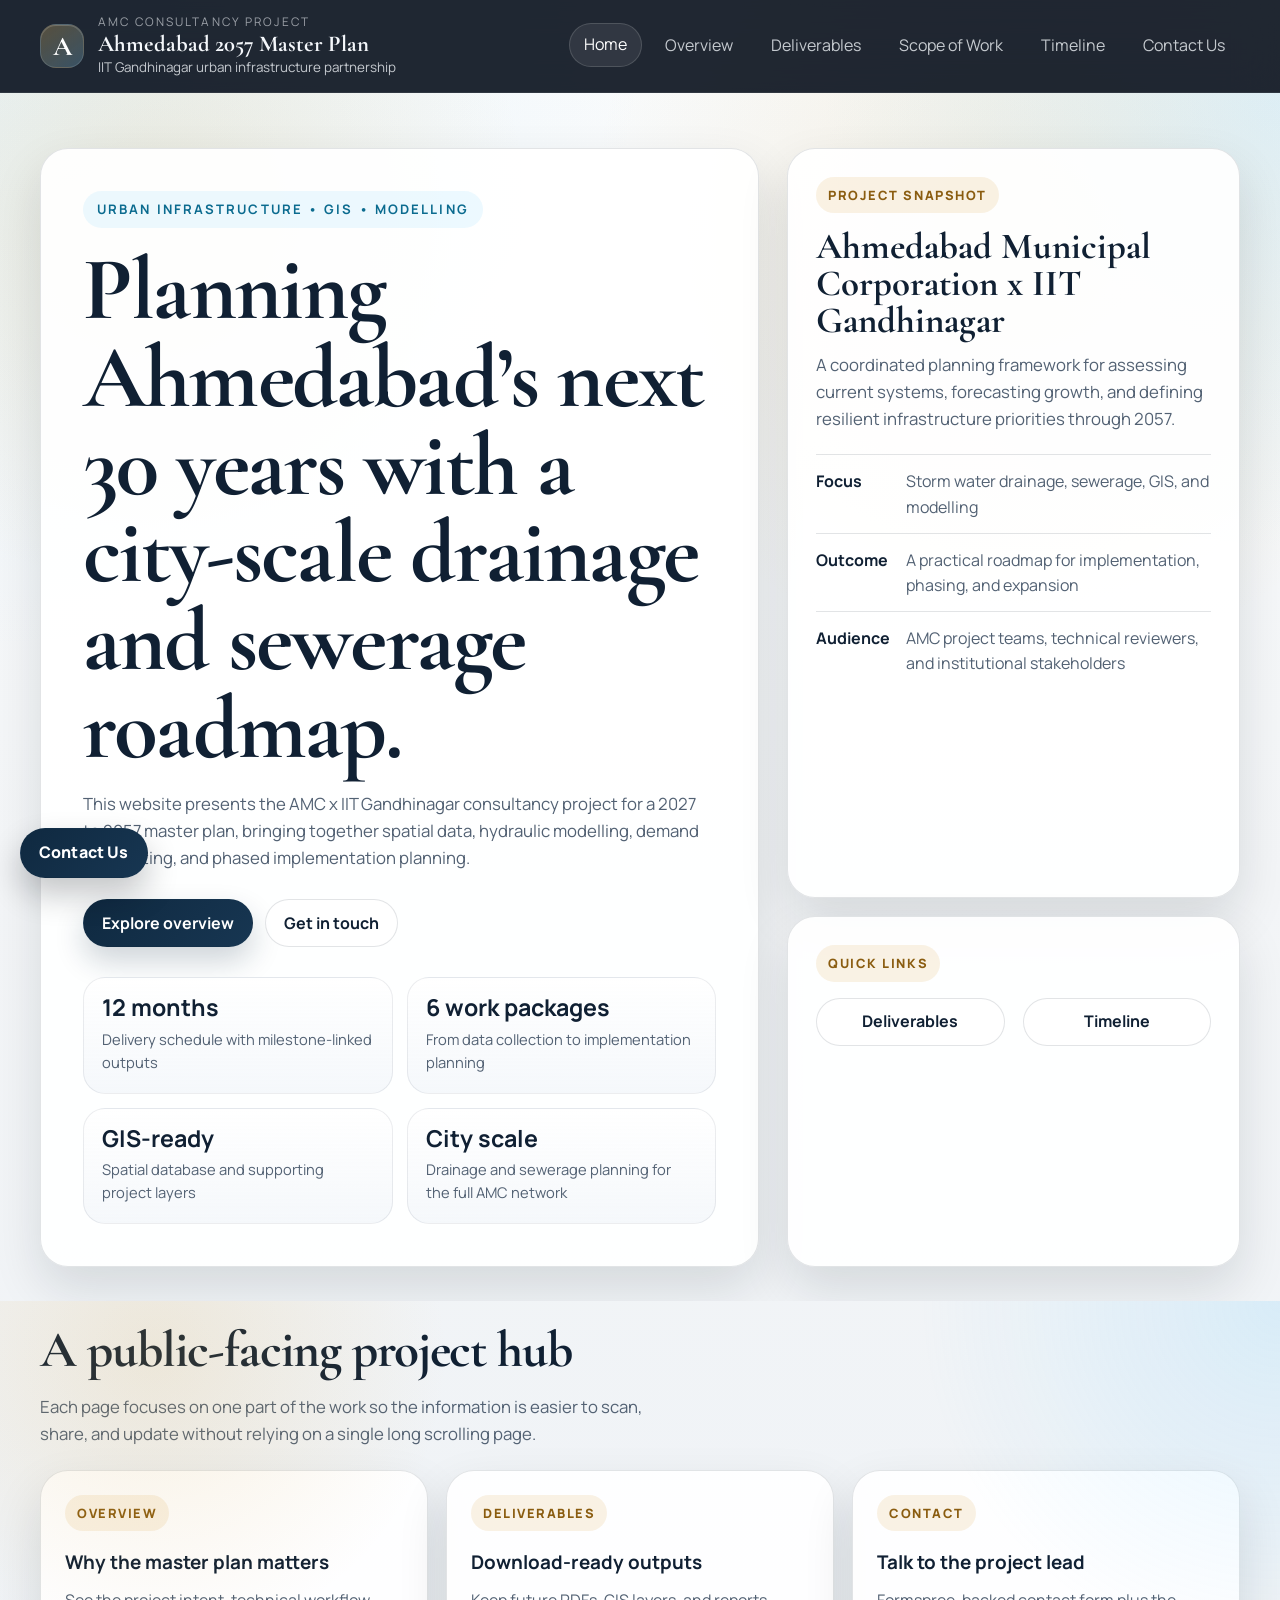
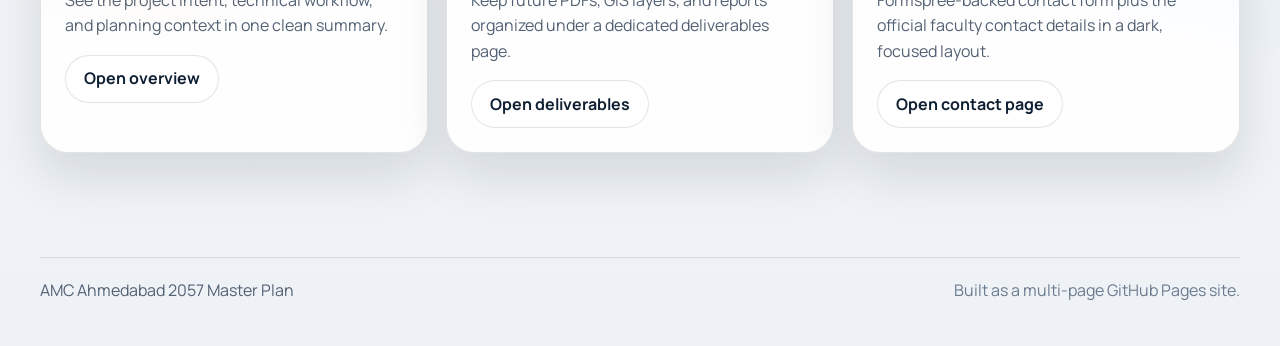
==== index.html @ 9d1d15bc "Publish multi-page AMC site" ====
<!doctype html>
<html lang="en">
  <head>
    <meta charset="utf-8" />
    <meta name="viewport" content="width=device-width, initial-scale=1" />
    <title>AMC Ahmedabad 2057 Master Plan</title>
    <meta
      name="description"
      content="AMC Ahmedabad 2057 Master Plan for storm water drainage and sewerage network planning in partnership with IIT Gandhinagar."
    />
    <link rel="stylesheet" href="styles.css" />
  </head>
  <body data-page="home">
    <a class="skip-link" href="#main">Skip to content</a>
    <header class="site-header">
      <div class="header-inner">
        <a class="brand" href="index.html" aria-label="AMC Ahmedabad 2057 Master Plan home">
          <span class="brand-mark">A</span>
          <span class="brand-text">
            <span class="brand-kicker">AMC Consultancy Project</span>
            <span class="brand-name">Ahmedabad 2057 Master Plan</span>
            <span class="brand-subtitle">IIT Gandhinagar urban infrastructure partnership</span>
          </span>
        </a>
        <button class="nav-toggle" type="button" aria-label="Toggle navigation" aria-expanded="false" aria-controls="primary-nav">
          <span></span>
          <span></span>
          <span></span>
        </button>
        <nav class="nav-links" id="primary-nav">
          <a href="index.html" data-page="home">Home</a>
          <a href="overview.html" data-page="overview">Overview</a>
          <a href="deliverables.html" data-page="deliverables">Deliverables</a>
          <a href="scope.html" data-page="scope">Scope of Work</a>
          <a href="timeline.html" data-page="timeline">Timeline</a>
          <a href="contact.html" data-page="contact">Contact Us</a>
        </nav>
      </div>
    </header>

    <a class="floating-contact" href="contact.html">Contact Us</a>
    <button class="scroll-top" type="button" aria-label="Scroll to top">↑</button>

    <main id="main">
      <section class="hero">
        <div class="shell hero-grid">
          <article class="hero-copy">
            <span class="eyebrow">Urban Infrastructure • GIS • Modelling</span>
            <h1>Planning Ahmedabad’s next 30 years with a city-scale drainage and sewerage roadmap.</h1>
            <p>
              This website presents the AMC x IIT Gandhinagar consultancy project for a 2027 to 2057 master plan,
              bringing together spatial data, hydraulic modelling, demand forecasting, and phased implementation planning.
            </p>
            <div class="hero-actions">
              <a class="button button-primary" href="overview.html">Explore overview</a>
              <a class="button button-secondary" href="contact.html">Get in touch</a>
            </div>
            <div class="hero-metrics">
              <div class="metric">
                <strong>12 months</strong>
                <span>Delivery schedule with milestone-linked outputs</span>
              </div>
              <div class="metric">
                <strong>6 work packages</strong>
                <span>From data collection to implementation planning</span>
              </div>
              <div class="metric">
                <strong>GIS-ready</strong>
                <span>Spatial database and supporting project layers</span>
              </div>
              <div class="metric">
                <strong>City scale</strong>
                <span>Drainage and sewerage planning for the full AMC network</span>
              </div>
            </div>
          </article>

          <aside class="hero-side">
            <div class="side-panel panel">
              <span class="pill">Project Snapshot</span>
              <h2>Ahmedabad Municipal Corporation x IIT Gandhinagar</h2>
              <p>
                A coordinated planning framework for assessing current systems, forecasting growth, and defining
                resilient infrastructure priorities through 2057.
              </p>
              <ul class="stat-list">
                <li>
                  <strong>Focus</strong>
                  <span>Storm water drainage, sewerage, GIS, and modelling</span>
                </li>
                <li>
                  <strong>Outcome</strong>
                  <span>A practical roadmap for implementation, phasing, and expansion</span>
                </li>
                <li>
                  <strong>Audience</strong>
                  <span>AMC project teams, technical reviewers, and institutional stakeholders</span>
                </li>
              </ul>
            </div>
            <div class="side-panel panel">
              <span class="pill">Quick Links</span>
              <div class="grid-2">
                <a class="button button-secondary" href="deliverables.html">Deliverables</a>
                <a class="button button-secondary" href="timeline.html">Timeline</a>
              </div>
            </div>
          </aside>
        </div>
      </section>

      <section class="content-section">
        <div class="shell">
          <div class="section-head">
            <div>
              <h2 class="section-title">A public-facing project hub</h2>
              <p class="section-lead">
                Each page focuses on one part of the work so the information is easier to scan, share, and update
                without relying on a single long scrolling page.
              </p>
            </div>
          </div>
          <div class="grid-3">
            <article class="card">
              <span class="pill">Overview</span>
              <h3>Why the master plan matters</h3>
              <p>See the project intent, technical workflow, and planning context in one clean summary.</p>
              <a class="button button-secondary" href="overview.html" style="margin-top: 16px;">Open overview</a>
            </article>
            <article class="card">
              <span class="pill">Deliverables</span>
              <h3>Download-ready outputs</h3>
              <p>Keep future PDFs, GIS layers, and reports organized under a dedicated deliverables page.</p>
              <a class="button button-secondary" href="deliverables.html" style="margin-top: 16px;">Open deliverables</a>
            </article>
            <article class="card">
              <span class="pill">Contact</span>
              <h3>Talk to the project lead</h3>
              <p>Formspree-backed contact form plus the official faculty contact details in a dark, focused layout.</p>
              <a class="button button-secondary" href="contact.html" style="margin-top: 16px;">Open contact page</a>
            </article>
          </div>
        </div>
      </section>
    </main>

    <footer class="footer">
      <div class="shell footer-inner">
        <div>AMC Ahmedabad 2057 Master Plan</div>
        <div class="muted">Built as a multi-page GitHub Pages site.</div>
      </div>
    </footer>

    <script src="script.js"></script>
  </body>
</html>
---- styles.css ----
@import url('https://fonts.googleapis.com/css2?family=Cormorant+Garamond:wght@500;600;700&family=Manrope:wght@400;500;600;700;800&display=swap');

:root {
  --bg: #f3f5f7;
  --bg-alt: #e9eef3;
  --surface: rgba(255, 255, 255, 0.92);
  --surface-strong: #ffffff;
  --surface-dark: #0d1724;
  --surface-darker: #07111b;
  --ink: #102033;
  --ink-soft: #526173;
  --muted: #6b7b8f;
  --line: rgba(16, 32, 51, 0.12);
  --line-strong: rgba(255, 255, 255, 0.12);
  --header: rgba(8, 16, 28, 0.9);
  --header-line: rgba(255, 255, 255, 0.08);
  --accent: #d8a441;
  --accent-2: #69c8ff;
  --accent-3: #9de2ff;
  --shadow: 0 22px 50px rgba(10, 21, 36, 0.12);
  --shadow-dark: 0 24px 60px rgba(0, 0, 0, 0.36);
  --radius-lg: 28px;
  --radius-md: 20px;
  --radius-sm: 14px;
  --max: 1200px;
}

* {
  box-sizing: border-box;
}

html {
  scroll-behavior: smooth;
  scroll-padding-top: 108px;
}

body {
  margin: 0;
  min-height: 100vh;
  color: var(--ink);
  background:
    radial-gradient(circle at top left, rgba(105, 200, 255, 0.12), transparent 28%),
    radial-gradient(circle at 80% 12%, rgba(216, 164, 65, 0.14), transparent 22%),
    linear-gradient(180deg, #f9fbfc 0%, var(--bg) 45%, #eef2f6 100%);
  font-family: 'Manrope', system-ui, sans-serif;
  line-height: 1.6;
  padding-top: 92px;
}

body[data-page='contact'] {
  background:
    radial-gradient(circle at top left, rgba(105, 200, 255, 0.14), transparent 26%),
    linear-gradient(180deg, #0a1320 0%, #0d1724 36%, #0a1018 100%);
}

a {
  color: inherit;
  text-decoration: none;
}

img {
  max-width: 100%;
  display: block;
}

button,
input,
textarea {
  font: inherit;
}

.skip-link {
  position: absolute;
  left: 16px;
  top: 10px;
  z-index: 1200;
  padding: 10px 14px;
  border-radius: 999px;
  background: #fff;
  color: var(--ink);
  transform: translateY(-140%);
  transition: transform 0.2s ease;
}

.skip-link:focus {
  transform: translateY(0);
}

.site-header {
  position: fixed;
  inset: 0 0 auto 0;
  z-index: 1100;
  background: var(--header);
  backdrop-filter: blur(20px);
  border-bottom: 1px solid var(--header-line);
}

.header-inner,
.shell {
  width: min(var(--max), calc(100% - 32px));
  margin: 0 auto;
}

.header-inner {
  min-height: 92px;
  display: flex;
  align-items: center;
  justify-content: space-between;
  gap: 18px;
}

.brand {
  display: inline-flex;
  align-items: center;
  gap: 14px;
  color: #f4f7fb;
  min-width: 0;
}

.brand-mark {
  width: 44px;
  height: 44px;
  display: grid;
  place-items: center;
  border-radius: 16px;
  background:
    linear-gradient(145deg, rgba(216, 164, 65, 0.26), rgba(105, 200, 255, 0.2)),
    rgba(255, 255, 255, 0.06);
  border: 1px solid rgba(255, 255, 255, 0.12);
  box-shadow: inset 0 1px 0 rgba(255, 255, 255, 0.18);
  color: #fff;
  font-family: 'Cormorant Garamond', serif;
  font-size: 1.7rem;
  font-weight: 700;
}

.brand-text {
  min-width: 0;
}

.brand-kicker {
  display: block;
  font-size: 0.74rem;
  text-transform: uppercase;
  letter-spacing: 0.18em;
  color: rgba(244, 247, 251, 0.58);
}

.brand-name {
  display: block;
  font-family: 'Cormorant Garamond', serif;
  font-size: 1.42rem;
  line-height: 1.1;
  font-weight: 700;
}

.brand-subtitle {
  display: block;
  font-size: 0.84rem;
  color: rgba(244, 247, 251, 0.78);
}

.nav-toggle {
  display: none;
  border: 1px solid rgba(255, 255, 255, 0.18);
  background: rgba(255, 255, 255, 0.06);
  color: #fff;
  width: 48px;
  height: 48px;
  border-radius: 14px;
  cursor: pointer;
}

.nav-toggle span {
  display: block;
  width: 20px;
  height: 2px;
  margin: 4px auto;
  border-radius: 999px;
  background: currentColor;
  transition: transform 0.2s ease, opacity 0.2s ease;
}

.nav-links {
  display: flex;
  align-items: center;
  gap: 8px;
  flex-wrap: wrap;
}

.nav-links a {
  display: inline-flex;
  align-items: center;
  min-height: 44px;
  padding: 0 14px;
  border-radius: 999px;
  color: rgba(244, 247, 251, 0.78);
  border: 1px solid transparent;
  transition: transform 0.18s ease, background 0.18s ease, color 0.18s ease, border-color 0.18s ease;
}

.nav-links a:hover,
.nav-links a:focus-visible,
.nav-links a.active {
  color: #fff;
  background: rgba(255, 255, 255, 0.08);
  border-color: rgba(255, 255, 255, 0.14);
  transform: translateY(-1px);
}

main {
  display: block;
}

.hero,
.content-section,
.contact-section {
  position: relative;
  overflow: clip;
}

.hero {
  padding: 56px 0 34px;
}

.hero::before,
.content-section::before {
  content: '';
  position: absolute;
  inset: 0;
  background:
    radial-gradient(circle at top right, rgba(105, 200, 255, 0.18), transparent 26%),
    radial-gradient(circle at 12% 10%, rgba(216, 164, 65, 0.16), transparent 24%);
  pointer-events: none;
}

.hero-grid {
  position: relative;
  display: grid;
  grid-template-columns: minmax(0, 1.35fr) minmax(320px, 0.85fr);
  gap: 28px;
  align-items: stretch;
}

.hero-copy,
.panel,
.card,
.timeline-item,
.deliverable,
.contact-card,
.form-card {
  border-radius: var(--radius-lg);
  border: 1px solid var(--line);
  background: var(--surface);
  box-shadow: var(--shadow);
}

.hero-copy {
  padding: 42px;
}

.eyebrow {
  display: inline-flex;
  align-items: center;
  gap: 10px;
  padding: 8px 14px;
  border-radius: 999px;
  background: rgba(105, 200, 255, 0.12);
  color: #0b6b8f;
  font-size: 0.82rem;
  font-weight: 700;
  text-transform: uppercase;
  letter-spacing: 0.16em;
}

.hero h1,
.page-title,
.section-title {
  font-family: 'Cormorant Garamond', serif;
  letter-spacing: -0.02em;
  line-height: 0.98;
  margin: 0;
}

.hero h1 {
  font-size: clamp(3rem, 7vw, 5.8rem);
  margin-top: 18px;
  color: var(--ink);
}

.hero p,
.section-lead,
.page-lead {
  margin: 18px 0 0;
  color: var(--ink-soft);
  font-size: 1.05rem;
  max-width: 62ch;
}

.hero-actions {
  display: flex;
  flex-wrap: wrap;
  gap: 12px;
  margin-top: 28px;
}

.button {
  display: inline-flex;
  align-items: center;
  justify-content: center;
  min-height: 48px;
  padding: 0 18px;
  border-radius: 999px;
  border: 1px solid transparent;
  font-weight: 700;
  transition: transform 0.18s ease, box-shadow 0.18s ease, background 0.18s ease, border-color 0.18s ease;
  cursor: pointer;
}

.button:hover,
.button:focus-visible {
  transform: translateY(-1px);
}

.button-primary {
  background: linear-gradient(135deg, #0f2940, #173652);
  color: #fff;
  box-shadow: 0 14px 30px rgba(15, 41, 64, 0.2);
}

.button-secondary {
  background: rgba(255, 255, 255, 0.78);
  color: var(--ink);
  border-color: var(--line);
}

.hero-metrics {
  display: grid;
  grid-template-columns: repeat(2, minmax(0, 1fr));
  gap: 14px;
  margin-top: 30px;
}

.metric {
  padding: 18px;
  border-radius: 22px;
  background: linear-gradient(180deg, rgba(255, 255, 255, 0.86), rgba(245, 248, 251, 0.98));
  border: 1px solid rgba(16, 32, 51, 0.08);
}

.metric strong {
  display: block;
  font-size: 1.45rem;
  line-height: 1;
  color: var(--ink);
}

.metric span {
  display: block;
  margin-top: 8px;
  color: var(--ink-soft);
  font-size: 0.92rem;
}

.hero-side {
  display: grid;
  gap: 18px;
}

.side-panel {
  padding: 26px;
}

.side-panel h2,
.panel h2,
.section-title,
.contact-title {
  font-family: 'Cormorant Garamond', serif;
  margin: 0;
  line-height: 1;
}

.side-panel h2 {
  font-size: 2.3rem;
  color: var(--ink);
}

.side-panel p {
  margin: 12px 0 0;
  color: var(--ink-soft);
}

.stat-list {
  display: grid;
  gap: 12px;
  margin: 22px 0 0;
  padding: 0;
  list-style: none;
}

.stat-list li {
  display: flex;
  gap: 12px;
  align-items: flex-start;
  padding: 14px 0 0;
  border-top: 1px solid var(--line);
}

.stat-list strong {
  min-width: 78px;
  color: var(--ink);
}

.stat-list span {
  color: var(--ink-soft);
}

.content-section {
  padding: 24px 0 78px;
}

.content-card,
.panel {
  padding: 28px;
}

.section-head {
  display: flex;
  justify-content: space-between;
  align-items: end;
  gap: 20px;
  margin-bottom: 22px;
}

.section-title {
  font-size: clamp(2.2rem, 4vw, 3.6rem);
  color: var(--ink);
}

.section-lead,
.page-lead {
  max-width: 65ch;
}

.grid-2 {
  display: grid;
  grid-template-columns: repeat(2, minmax(0, 1fr));
  gap: 18px;
}

.grid-3 {
  display: grid;
  grid-template-columns: repeat(3, minmax(0, 1fr));
  gap: 18px;
}

.card,
.deliverable,
.timeline-item {
  padding: 24px;
}

.card h3,
.deliverable h3,
.timeline-item h3 {
  margin: 0;
  color: var(--ink);
  font-size: 1.18rem;
}

.card p,
.deliverable p,
.timeline-item p {
  margin: 10px 0 0;
  color: var(--ink-soft);
}

.pill {
  display: inline-flex;
  align-items: center;
  gap: 8px;
  padding: 8px 12px;
  margin-bottom: 16px;
  border-radius: 999px;
  background: rgba(216, 164, 65, 0.14);
  color: #8a5c0f;
  font-size: 0.8rem;
  font-weight: 800;
  letter-spacing: 0.12em;
  text-transform: uppercase;
}

.timeline {
  display: grid;
  gap: 16px;
}

.timeline-item {
  display: grid;
  grid-template-columns: 130px minmax(0, 1fr);
  gap: 18px;
  align-items: start;
}

.timeline-label {
  font-weight: 800;
  color: #0f2940;
  text-transform: uppercase;
  letter-spacing: 0.12em;
  font-size: 0.82rem;
}

.page-hero {
  padding: 34px 0 18px;
}

.page-hero .panel {
  padding: 34px;
}

.page-title {
  font-size: clamp(2.6rem, 5vw, 4.6rem);
  color: var(--ink);
}

.contact-section {
  padding: 42px 0 68px;
  color: #eef5ff;
}

.contact-shell {
  position: relative;
  display: grid;
  grid-template-columns: minmax(0, 1.15fr) minmax(320px, 0.85fr);
  gap: 22px;
  align-items: stretch;
}

.contact-hero {
  padding: 36px 36px 10px;
  color: #fff;
}

.contact-title {
  font-size: clamp(2.6rem, 5vw, 4.5rem);
  color: #fff;
}

.contact-intro {
  margin-top: 14px;
  max-width: 62ch;
  color: rgba(238, 245, 255, 0.78);
}

.contact-form-wrap,
.contact-info-wrap {
  border-radius: var(--radius-lg);
  border: 1px solid rgba(255, 255, 255, 0.11);
  background: rgba(7, 17, 27, 0.78);
  box-shadow: var(--shadow-dark);
  backdrop-filter: blur(18px);
}

.contact-form-wrap {
  scroll-margin-top: 110px;
}

.contact-form-wrap {
  padding: 28px;
}

.contact-info-wrap {
  padding: 28px;
}

.contact-form {
  display: grid;
  gap: 14px;
}

.field-label {
  display: block;
  margin-bottom: 8px;
  font-size: 0.9rem;
  font-weight: 700;
  color: rgba(238, 245, 255, 0.84);
}

.contact-form input,
.contact-form textarea {
  width: 100%;
  border-radius: 18px;
  border: 1px solid rgba(255, 255, 255, 0.14);
  background: rgba(255, 255, 255, 0.05);
  color: #fff;
  padding: 14px 16px;
  outline: none;
  transition: border-color 0.18s ease, box-shadow 0.18s ease, background 0.18s ease;
}

.contact-form textarea {
  min-height: 164px;
  resize: vertical;
}

.contact-form input::placeholder,
.contact-form textarea::placeholder {
  color: rgba(238, 245, 255, 0.42);
}

.contact-form input:focus,
.contact-form textarea:focus {
  border-color: rgba(105, 200, 255, 0.58);
  box-shadow: 0 0 0 4px rgba(105, 200, 255, 0.12);
  background: rgba(255, 255, 255, 0.08);
}

.contact-submit {
  justify-self: start;
  margin-top: 4px;
  background: linear-gradient(135deg, #d8a441, #efbf63);
  color: #102033;
  box-shadow: 0 18px 32px rgba(216, 164, 65, 0.22);
}

.contact-info {
  display: grid;
  gap: 18px;
}

.info-badge {
  display: inline-flex;
  align-items: center;
  gap: 10px;
  padding: 10px 14px;
  border-radius: 999px;
  background: rgba(105, 200, 255, 0.12);
  color: #cfefff;
  font-size: 0.82rem;
  font-weight: 800;
  text-transform: uppercase;
  letter-spacing: 0.14em;
}

.info-block {
  padding-top: 18px;
  border-top: 1px solid rgba(255, 255, 255, 0.12);
}

.info-block h3 {
  margin: 0;
  font-family: 'Cormorant Garamond', serif;
  font-size: 2rem;
  color: #fff;
  line-height: 1.05;
}

.info-block p {
  margin: 10px 0 0;
  color: rgba(238, 245, 255, 0.78);
}

.contact-list {
  display: grid;
  gap: 12px;
  margin: 0;
  padding: 0;
  list-style: none;
}

.contact-list li {
  padding: 14px 16px;
  border-radius: 18px;
  background: rgba(255, 255, 255, 0.05);
  border: 1px solid rgba(255, 255, 255, 0.1);
}

.contact-list .label {
  display: block;
  font-size: 0.78rem;
  text-transform: uppercase;
  letter-spacing: 0.16em;
  color: rgba(238, 245, 255, 0.54);
  margin-bottom: 6px;
}

.contact-list a,
.contact-list span {
  color: #fff;
  font-weight: 700;
}

.contact-note {
  margin: 0;
  color: rgba(238, 245, 255, 0.66);
  font-size: 0.95rem;
}

.footer {
  padding: 26px 0 42px;
  color: var(--ink-soft);
}

.footer-inner {
  display: flex;
  align-items: center;
  justify-content: space-between;
  gap: 16px;
  padding-top: 20px;
  border-top: 1px solid var(--line);
}

.footer[data-theme='dark'] {
  color: rgba(238, 245, 255, 0.7);
}

.footer[data-theme='dark'] .footer-inner {
  border-top-color: rgba(255, 255, 255, 0.12);
}

.floating-contact,
.scroll-top {
  position: fixed;
  z-index: 1050;
  display: inline-flex;
  align-items: center;
  justify-content: center;
  border-radius: 999px;
  border: 1px solid transparent;
  box-shadow: 0 16px 32px rgba(8, 14, 22, 0.24);
  cursor: pointer;
  transition: transform 0.18s ease, opacity 0.18s ease, box-shadow 0.18s ease, background 0.18s ease;
}

.floating-contact {
  left: 20px;
  bottom: 22px;
  min-height: 50px;
  padding: 0 18px;
  background: linear-gradient(135deg, #0f2940, #173652);
  color: #fff;
  font-weight: 800;
  letter-spacing: 0.01em;
}

.scroll-top {
  right: 20px;
  bottom: 22px;
  width: 52px;
  height: 52px;
  background: linear-gradient(135deg, #d8a441, #efbf63);
  color: #13253b;
  opacity: 0;
  pointer-events: none;
  transform: translateY(16px) scale(0.95);
}

.scroll-top.is-visible {
  opacity: 1;
  pointer-events: auto;
  transform: translateY(0) scale(1);
}

.floating-contact:hover,
.scroll-top:hover,
.floating-contact:focus-visible,
.scroll-top:focus-visible {
  transform: translateY(-2px);
  box-shadow: 0 20px 38px rgba(8, 14, 22, 0.3);
}

.muted {
  color: var(--muted);
}

.dark-section {
  color: #eef5ff;
}

.dark-section .panel,
.dark-section .card,
.dark-section .deliverable,
.dark-section .timeline-item {
  background: rgba(255, 255, 255, 0.78);
}

@media (max-width: 1080px) {
  .hero-grid,
  .contact-shell,
  .grid-3 {
    grid-template-columns: 1fr;
  }

  .grid-2 {
    grid-template-columns: 1fr;
  }

  .hero-copy {
    padding: 34px;
  }
}

@media (max-width: 820px) {
  body {
    padding-top: 84px;
  }

  .header-inner {
    min-height: 84px;
  }

  .nav-toggle {
    display: inline-grid;
    place-items: center;
  }

  .nav-links {
    position: absolute;
    left: 16px;
    right: 16px;
    top: calc(100% + 12px);
    display: grid;
    gap: 8px;
    padding: 14px;
    border-radius: 22px;
    background: rgba(8, 16, 28, 0.96);
    border: 1px solid var(--header-line);
    box-shadow: var(--shadow-dark);
    transform-origin: top;
    transform: scaleY(0.96);
    opacity: 0;
    pointer-events: none;
  }

  .site-header.nav-open .nav-links {
    opacity: 1;
    pointer-events: auto;
    transform: scaleY(1);
  }

  .nav-links a {
    justify-content: center;
  }

  .section-head,
  .footer-inner {
    flex-direction: column;
    align-items: start;
  }

  .timeline-item {
    grid-template-columns: 1fr;
  }

  .hero-metrics {
    grid-template-columns: 1fr;
  }

  .hero-copy,
  .panel,
  .card,
  .deliverable,
  .timeline-item,
  .contact-form-wrap,
  .contact-info-wrap,
  .page-hero .panel {
    padding: 22px;
    border-radius: 22px;
  }

  .floating-contact {
    left: 16px;
    bottom: 16px;
  }

  .scroll-top {
    right: 16px;
    bottom: 16px;
  }
}

@media (max-width: 520px) {
  .header-inner,
  .shell {
    width: min(var(--max), calc(100% - 20px));
  }

  .brand-subtitle {
    display: none;
  }

  .brand-name {
    font-size: 1.2rem;
  }

  .hero {
    padding-top: 36px;
  }

  .hero h1 {
    font-size: clamp(2.5rem, 15vw, 4rem);
  }

  .page-title,
  .contact-title {
    font-size: clamp(2.35rem, 12vw, 3.6rem);
  }

  .button {
    width: 100%;
  }

  .floating-contact {
    left: 10px;
    right: 10px;
    bottom: 74px;
  }

  .scroll-top {
    right: 10px;
    bottom: 10px;
  }
}
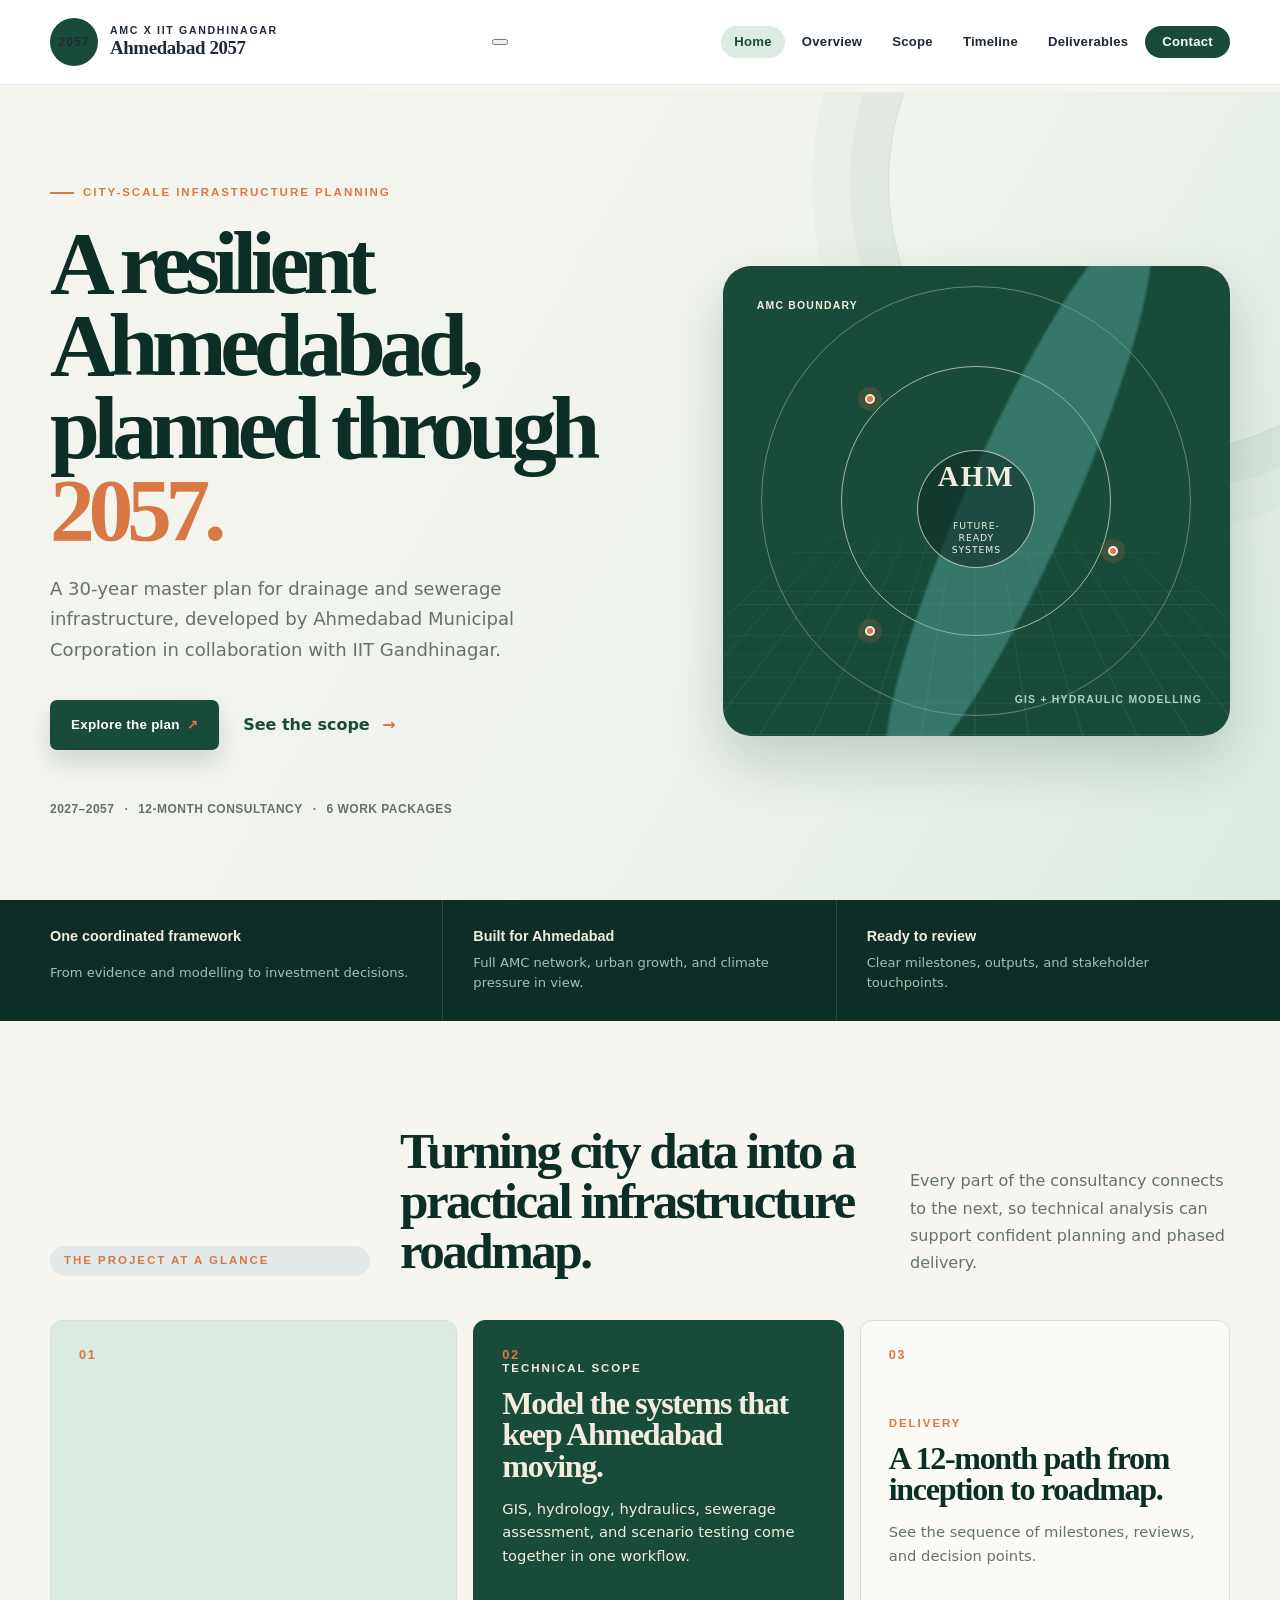
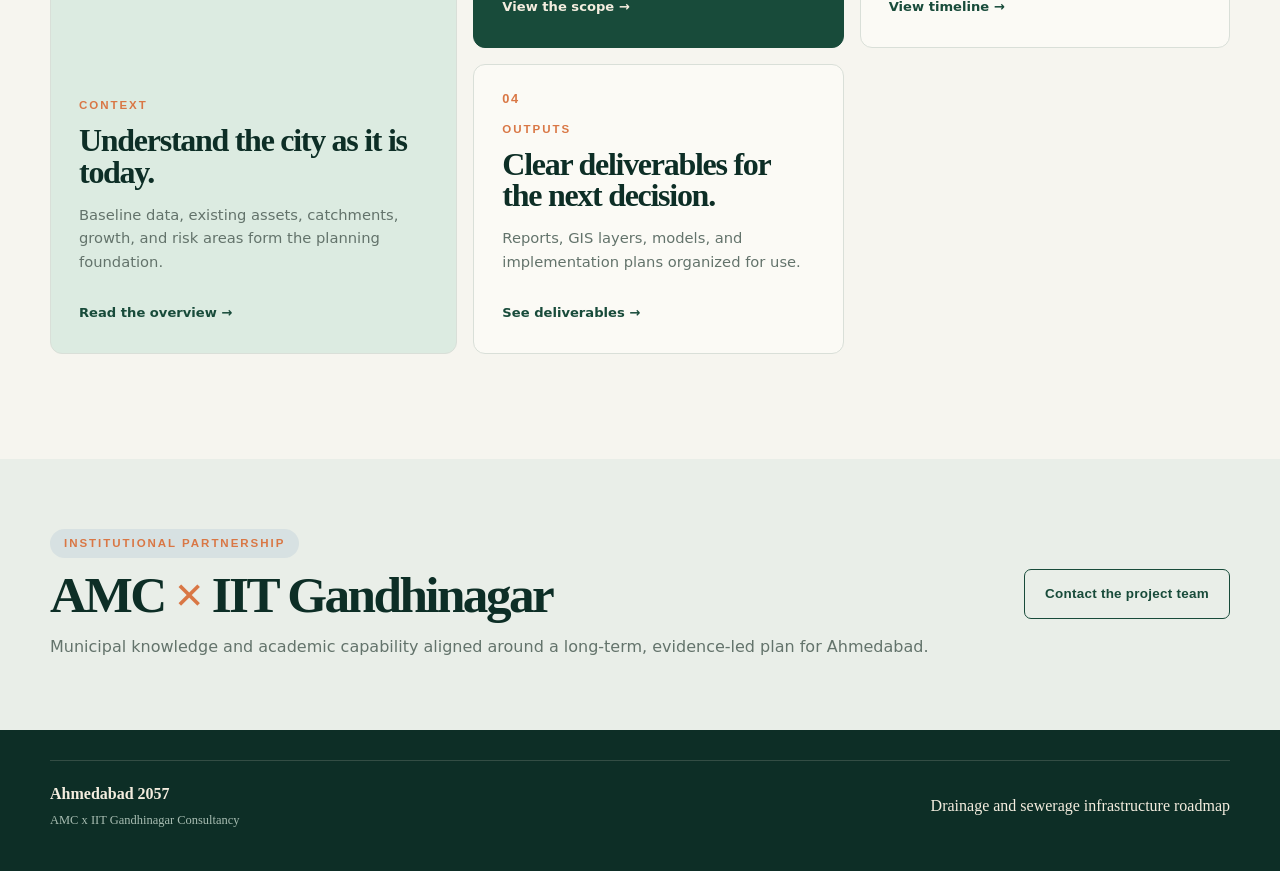
==== commit f343d7fc: "Align main with published client site" ====
--- a/index.html
+++ b/index.html
@@ -1,156 +1,27 @@
 <!doctype html>
 <html lang="en">
-  <head>
-    <meta charset="utf-8" />
-    <meta name="viewport" content="width=device-width, initial-scale=1" />
-    <title>AMC Ahmedabad 2057 Master Plan</title>
-    <meta
-      name="description"
-      content="AMC Ahmedabad 2057 Master Plan for storm water drainage and sewerage network planning in partnership with IIT Gandhinagar."
-    />
-    <link rel="stylesheet" href="styles.css" />
-  </head>
-  <body data-page="home">
-    <a class="skip-link" href="#main">Skip to content</a>
-    <header class="site-header">
-      <div class="header-inner">
-        <a class="brand" href="index.html" aria-label="AMC Ahmedabad 2057 Master Plan home">
-          <span class="brand-mark">A</span>
-          <span class="brand-text">
-            <span class="brand-kicker">AMC Consultancy Project</span>
-            <span class="brand-name">Ahmedabad 2057 Master Plan</span>
-            <span class="brand-subtitle">IIT Gandhinagar urban infrastructure partnership</span>
-          </span>
-        </a>
-        <button class="nav-toggle" type="button" aria-label="Toggle navigation" aria-expanded="false" aria-controls="primary-nav">
-          <span></span>
-          <span></span>
-          <span></span>
-        </button>
-        <nav class="nav-links" id="primary-nav">
-          <a href="index.html" data-page="home">Home</a>
-          <a href="overview.html" data-page="overview">Overview</a>
-          <a href="deliverables.html" data-page="deliverables">Deliverables</a>
-          <a href="scope.html" data-page="scope">Scope of Work</a>
-          <a href="timeline.html" data-page="timeline">Timeline</a>
-          <a href="contact.html" data-page="contact">Contact Us</a>
-        </nav>
-      </div>
-    </header>
-
-    <a class="floating-contact" href="contact.html">Contact Us</a>
-    <button class="scroll-top" type="button" aria-label="Scroll to top">↑</button>
-
-    <main id="main">
-      <section class="hero">
-        <div class="shell hero-grid">
-          <article class="hero-copy">
-            <span class="eyebrow">Urban Infrastructure • GIS • Modelling</span>
-            <h1>Planning Ahmedabad’s next 30 years with a city-scale drainage and sewerage roadmap.</h1>
-            <p>
-              This website presents the AMC x IIT Gandhinagar consultancy project for a 2027 to 2057 master plan,
-              bringing together spatial data, hydraulic modelling, demand forecasting, and phased implementation planning.
-            </p>
-            <div class="hero-actions">
-              <a class="button button-primary" href="overview.html">Explore overview</a>
-              <a class="button button-secondary" href="contact.html">Get in touch</a>
-            </div>
-            <div class="hero-metrics">
-              <div class="metric">
-                <strong>12 months</strong>
-                <span>Delivery schedule with milestone-linked outputs</span>
-              </div>
-              <div class="metric">
-                <strong>6 work packages</strong>
-                <span>From data collection to implementation planning</span>
-              </div>
-              <div class="metric">
-                <strong>GIS-ready</strong>
-                <span>Spatial database and supporting project layers</span>
-              </div>
-              <div class="metric">
-                <strong>City scale</strong>
-                <span>Drainage and sewerage planning for the full AMC network</span>
-              </div>
-            </div>
-          </article>
-
-          <aside class="hero-side">
-            <div class="side-panel panel">
-              <span class="pill">Project Snapshot</span>
-              <h2>Ahmedabad Municipal Corporation x IIT Gandhinagar</h2>
-              <p>
-                A coordinated planning framework for assessing current systems, forecasting growth, and defining
-                resilient infrastructure priorities through 2057.
-              </p>
-              <ul class="stat-list">
-                <li>
-                  <strong>Focus</strong>
-                  <span>Storm water drainage, sewerage, GIS, and modelling</span>
-                </li>
-                <li>
-                  <strong>Outcome</strong>
-                  <span>A practical roadmap for implementation, phasing, and expansion</span>
-                </li>
-                <li>
-                  <strong>Audience</strong>
-                  <span>AMC project teams, technical reviewers, and institutional stakeholders</span>
-                </li>
-              </ul>
-            </div>
-            <div class="side-panel panel">
-              <span class="pill">Quick Links</span>
-              <div class="grid-2">
-                <a class="button button-secondary" href="deliverables.html">Deliverables</a>
-                <a class="button button-secondary" href="timeline.html">Timeline</a>
-              </div>
-            </div>
-          </aside>
-        </div>
-      </section>
-
-      <section class="content-section">
-        <div class="shell">
-          <div class="section-head">
-            <div>
-              <h2 class="section-title">A public-facing project hub</h2>
-              <p class="section-lead">
-                Each page focuses on one part of the work so the information is easier to scan, share, and update
-                without relying on a single long scrolling page.
-              </p>
-            </div>
-          </div>
-          <div class="grid-3">
-            <article class="card">
-              <span class="pill">Overview</span>
-              <h3>Why the master plan matters</h3>
-              <p>See the project intent, technical workflow, and planning context in one clean summary.</p>
-              <a class="button button-secondary" href="overview.html" style="margin-top: 16px;">Open overview</a>
-            </article>
-            <article class="card">
-              <span class="pill">Deliverables</span>
-              <h3>Download-ready outputs</h3>
-              <p>Keep future PDFs, GIS layers, and reports organized under a dedicated deliverables page.</p>
-              <a class="button button-secondary" href="deliverables.html" style="margin-top: 16px;">Open deliverables</a>
-            </article>
-            <article class="card">
-              <span class="pill">Contact</span>
-              <h3>Talk to the project lead</h3>
-              <p>Formspree-backed contact form plus the official faculty contact details in a dark, focused layout.</p>
-              <a class="button button-secondary" href="contact.html" style="margin-top: 16px;">Open contact page</a>
-            </article>
-          </div>
-        </div>
-      </section>
-    </main>
-
-    <footer class="footer">
-      <div class="shell footer-inner">
-        <div>AMC Ahmedabad 2057 Master Plan</div>
-        <div class="muted">Built as a multi-page GitHub Pages site.</div>
-      </div>
-    </footer>
-
-    <script src="script.js"></script>
-  </body>
+<head>
+  <meta charset="UTF-8">
+  <meta name="viewport" content="width=device-width, initial-scale=1">
+  <meta name="description" content="AMC Ahmedabad 2057 Master Plan: a city-scale drainage and sewerage infrastructure roadmap.">
+  <title>Ahmedabad 2057 | AMC x IIT Gandhinagar</title>
+  <link rel="stylesheet" href="styles.css">
+</head>
+<body data-page="home">
+  <a class="skip-link" href="#main">Skip to content</a>
+  <header class="site-header"><div class="header-inner shell">
+    <a class="brand" href="index.html" aria-label="Ahmedabad 2057 home"><span class="brand-mark">2057</span><span class="brand-text"><span class="brand-kicker">AMC x IIT Gandhinagar</span><span class="brand-name">Ahmedabad 2057</span></span></a>
+    <button class="nav-toggle" type="button" aria-label="Toggle navigation" aria-expanded="false" aria-controls="primary-nav"><span></span><span></span><span></span></button>
+    <nav class="nav-links" id="primary-nav" aria-label="Main navigation"><a href="index.html" data-page="home">Home</a><a href="overview.html" data-page="overview">Overview</a><a href="scope.html" data-page="scope">Scope</a><a href="timeline.html" data-page="timeline">Timeline</a><a href="deliverables.html" data-page="deliverables">Deliverables</a><a class="nav-cta" href="contact.html" data-page="contact">Contact</a></nav>
+  </div></header>
+  <main id="main">
+    <section class="home-hero"><div class="shell home-hero-grid"><div class="home-hero-copy"><p class="hero-kicker"><span></span> City-scale infrastructure planning</p><h1>A resilient Ahmedabad, planned through <em>2057.</em></h1><p class="hero-intro">A 30-year master plan for drainage and sewerage infrastructure, developed by Ahmedabad Municipal Corporation in collaboration with IIT Gandhinagar.</p><div class="hero-actions"><a class="button button-primary" href="overview.html">Explore the plan <span>↗</span></a><a class="text-link" href="scope.html">See the scope <span>→</span></a></div><div class="hero-meta"><span>2027–2057</span><span>·</span><span>12-month consultancy</span><span>·</span><span>6 work packages</span></div></div><div class="city-visual" aria-label="Illustration showing Ahmedabad infrastructure planning layers"><div class="visual-grid"></div><div class="visual-ring visual-ring-one"></div><div class="visual-ring visual-ring-two"></div><div class="visual-river"></div><div class="visual-label visual-label-top">AMC boundary</div><div class="visual-label visual-label-bottom">GIS + hydraulic modelling</div><div class="visual-core"><strong>AHM</strong><span>Future-ready systems</span></div><div class="visual-dot dot-one"></div><div class="visual-dot dot-two"></div><div class="visual-dot dot-three"></div></div></div></section>
+    <section class="home-strip"><div class="shell strip-grid"><div><strong>One coordinated framework</strong><span>From evidence and modelling to investment decisions.</span></div><div><strong>Built for Ahmedabad</strong><span>Full AMC network, urban growth, and climate pressure in view.</span></div><div><strong>Ready to review</strong><span>Clear milestones, outputs, and stakeholder touchpoints.</span></div></div></section>
+    <section class="home-section"><div class="shell"><div class="section-intro"><p class="eyebrow">The project at a glance</p><h2>Turning city data into a practical infrastructure roadmap.</h2><p>Every part of the consultancy connects to the next, so technical analysis can support confident planning and phased delivery.</p></div><div class="feature-grid"><a class="feature-card feature-card-large" href="overview.html"><span class="feature-number">01</span><div><p class="feature-label">Context</p><h3>Understand the city as it is today.</h3><p>Baseline data, existing assets, catchments, growth, and risk areas form the planning foundation.</p><span class="card-link">Read the overview →</span></div></a><a class="feature-card feature-card-dark" href="scope.html"><span class="feature-number">02</span><div><p class="feature-label">Technical scope</p><h3>Model the systems that keep Ahmedabad moving.</h3><p>GIS, hydrology, hydraulics, sewerage assessment, and scenario testing come together in one workflow.</p><span class="card-link">View the scope →</span></div></a><a class="feature-card" href="timeline.html"><span class="feature-number">03</span><div><p class="feature-label">Delivery</p><h3>A 12-month path from inception to roadmap.</h3><p>See the sequence of milestones, reviews, and decision points.</p><span class="card-link">View timeline →</span></div></a><a class="feature-card" href="deliverables.html"><span class="feature-number">04</span><div><p class="feature-label">Outputs</p><h3>Clear deliverables for the next decision.</h3><p>Reports, GIS layers, models, and implementation plans organized for use.</p><span class="card-link">See deliverables →</span></div></a></div></div></section>
+    <section class="home-section home-section-muted"><div class="shell collaboration-row"><div><p class="eyebrow">Institutional partnership</p><h2>AMC <span>×</span> IIT Gandhinagar</h2><p>Municipal knowledge and academic capability aligned around a long-term, evidence-led plan for Ahmedabad.</p></div><a class="button button-secondary" href="contact.html">Contact the project team</a></div></section>
+  </main>
+  <footer class="footer"><div class="shell footer-inner"><div><strong>Ahmedabad 2057</strong><span>AMC x IIT Gandhinagar Consultancy</span></div><div>Drainage and sewerage infrastructure roadmap</div></div></footer>
+  <button id="scrollTop" class="scroll-top" type="button" aria-label="Scroll to top">↑</button>
+  <script src="script.js"></script>
+</body>
 </html>
--- a/styles.css
+++ b/styles.css
@@ -1,24 +1,33 @@
-@import url('https://fonts.googleapis.com/css2?family=Cormorant+Garamond:wght@500;600;700&family=Manrope:wght@400;500;600;700;800&display=swap');
 
 :root {
-  --bg: #f3f5f7;
-  --bg-alt: #e9eef3;
-  --surface: rgba(255, 255, 255, 0.92);
-  --surface-strong: #ffffff;
-  --surface-dark: #0d1724;
-  --surface-darker: #07111b;
-  --ink: #102033;
-  --ink-soft: #526173;
-  --muted: #6b7b8f;
-  --line: rgba(16, 32, 51, 0.12);
-  --line-strong: rgba(255, 255, 255, 0.12);
-  --header: rgba(8, 16, 28, 0.9);
-  --header-line: rgba(255, 255, 255, 0.08);
-  --accent: #d8a441;
-  --accent-2: #69c8ff;
-  --accent-3: #9de2ff;
-  --shadow: 0 22px 50px rgba(10, 21, 36, 0.12);
-  --shadow-dark: 0 24px 60px rgba(0, 0, 0, 0.36);
+  --bg-primary: #ffffff;
+  --bg-secondary: #f4f6f9;
+  --bg-dark: #111827;
+  --text-primary: #1f2937;
+  --text-secondary: #4b5563;
+  --accent-primary: #00509e;
+  --accent-hover: #003666;
+  --border-color: #e5e7eb;
+
+  --bg: var(--bg-primary);
+  --bg-alt: var(--bg-secondary);
+  --surface: rgba(255, 255, 255, 0.96);
+  --surface-strong: var(--bg-primary);
+  --surface-dark: var(--bg-dark);
+  --surface-darker: #0b1220;
+  --ink: var(--text-primary);
+  --ink-soft: var(--text-secondary);
+  --muted: #6b7280;
+  --line: var(--border-color);
+  --line-strong: rgba(17, 24, 39, 0.12);
+  --header: var(--bg-primary);
+  --header-line: var(--border-color);
+  --accent: var(--accent-primary);
+  --accent-2: #2d79c7;
+  --accent-3: #d9e8f6;
+  --shadow: 0 4px 6px rgba(0, 0, 0, 0.05), 0 12px 28px rgba(17, 24, 39, 0.04);
+  --shadow-dark: 0 18px 44px rgba(0, 0, 0, 0.28);
+  --shadow-card: 0 4px 6px rgba(0, 0, 0, 0.05);
   --radius-lg: 28px;
   --radius-md: 20px;
   --radius-sm: 14px;
@@ -37,20 +46,27 @@
 body {
   margin: 0;
   min-height: 100vh;
-  color: var(--ink);
-  background:
-    radial-gradient(circle at top left, rgba(105, 200, 255, 0.12), transparent 28%),
-    radial-gradient(circle at 80% 12%, rgba(216, 164, 65, 0.14), transparent 22%),
-    linear-gradient(180deg, #f9fbfc 0%, var(--bg) 45%, #eef2f6 100%);
-  font-family: 'Manrope', system-ui, sans-serif;
+  color: var(--text-primary);
+  background: var(--bg-primary);
+  font-family: 'Inter', system-ui, sans-serif;
   line-height: 1.6;
   padding-top: 92px;
 }
 
-body[data-page='contact'] {
-  background:
-    radial-gradient(circle at top left, rgba(105, 200, 255, 0.14), transparent 26%),
-    linear-gradient(180deg, #0a1320 0%, #0d1724 36%, #0a1018 100%);
+body[data-page='overview'],
+body[data-page='scope'] {
+  background: var(--bg-primary);
+}
+
+body[data-page='timeline'],
+body[data-page='deliverables'] {
+  background: var(--bg-secondary);
+}
+
+
+body[data-page='home'] {
+  background: var(--bg-primary);
+  color: var(--text-primary);
 }
 
 a {
@@ -76,8 +92,8 @@
   z-index: 1200;
   padding: 10px 14px;
   border-radius: 999px;
-  background: #fff;
-  color: var(--ink);
+  background: var(--bg-primary);
+  color: var(--text-primary);
   transform: translateY(-140%);
   transition: transform 0.2s ease;
 }
@@ -90,122 +106,10 @@
   position: fixed;
   inset: 0 0 auto 0;
   z-index: 1100;
-  background: var(--header);
+  background: rgba(255, 255, 255, 0.94);
   backdrop-filter: blur(20px);
-  border-bottom: 1px solid var(--header-line);
-}
-
-.header-inner,
-.shell {
-  width: min(var(--max), calc(100% - 32px));
-  margin: 0 auto;
-}
-
-.header-inner {
-  min-height: 92px;
-  display: flex;
-  align-items: center;
-  justify-content: space-between;
-  gap: 18px;
-}
-
-.brand {
-  display: inline-flex;
-  align-items: center;
-  gap: 14px;
-  color: #f4f7fb;
-  min-width: 0;
-}
-
-.brand-mark {
-  width: 44px;
-  height: 44px;
-  display: grid;
-  place-items: center;
-  border-radius: 16px;
-  background:
-    linear-gradient(145deg, rgba(216, 164, 65, 0.26), rgba(105, 200, 255, 0.2)),
-    rgba(255, 255, 255, 0.06);
-  border: 1px solid rgba(255, 255, 255, 0.12);
-  box-shadow: inset 0 1px 0 rgba(255, 255, 255, 0.18);
-  color: #fff;
-  font-family: 'Cormorant Garamond', serif;
-  font-size: 1.7rem;
-  font-weight: 700;
-}
-
-.brand-text {
-  min-width: 0;
-}
-
-.brand-kicker {
-  display: block;
-  font-size: 0.74rem;
-  text-transform: uppercase;
-  letter-spacing: 0.18em;
-  color: rgba(244, 247, 251, 0.58);
-}
-
-.brand-name {
-  display: block;
-  font-family: 'Cormorant Garamond', serif;
-  font-size: 1.42rem;
-  line-height: 1.1;
-  font-weight: 700;
-}
-
-.brand-subtitle {
-  display: block;
-  font-size: 0.84rem;
-  color: rgba(244, 247, 251, 0.78);
-}
-
-.nav-toggle {
-  display: none;
-  border: 1px solid rgba(255, 255, 255, 0.18);
-  background: rgba(255, 255, 255, 0.06);
-  color: #fff;
-  width: 48px;
-  height: 48px;
-  border-radius: 14px;
-  cursor: pointer;
-}
-
-.nav-toggle span {
-  display: block;
-  width: 20px;
-  height: 2px;
-  margin: 4px auto;
-  border-radius: 999px;
-  background: currentColor;
-  transition: transform 0.2s ease, opacity 0.2s ease;
-}
-
-.nav-links {
-  display: flex;
-  align-items: center;
-  gap: 8px;
-  flex-wrap: wrap;
-}
-
-.nav-links a {
-  display: inline-flex;
-  align-items: center;
-  min-height: 44px;
-  padding: 0 14px;
-  border-radius: 999px;
-  color: rgba(244, 247, 251, 0.78);
-  border: 1px solid transparent;
-  transition: transform 0.18s ease, background 0.18s ease, color 0.18s ease, border-color 0.18s ease;
-}
-
-.nav-links a:hover,
-.nav-links a:focus-visible,
-.nav-links a.active {
-  color: #fff;
-  background: rgba(255, 255, 255, 0.08);
-  border-color: rgba(255, 255, 255, 0.14);
-  transform: translateY(-1px);
+  border-bottom: 1px solid var(--border-color);
+  box-shadow: 0 10px 30px rgba(17, 24, 39, 0.05);
 }
 
 main {
@@ -224,13 +128,14 @@
 }
 
 .hero::before,
-.content-section::before {
+.content-section::before,
+.contact-section::before {
   content: '';
   position: absolute;
   inset: 0;
   background:
-    radial-gradient(circle at top right, rgba(105, 200, 255, 0.18), transparent 26%),
-    radial-gradient(circle at 12% 10%, rgba(216, 164, 65, 0.16), transparent 24%);
+    radial-gradient(circle at top right, rgba(0, 80, 158, 0.08), transparent 26%),
+    radial-gradient(circle at 12% 10%, rgba(0, 80, 158, 0.05), transparent 24%);
   pointer-events: none;
 }
 
@@ -248,10 +153,11 @@
 .timeline-item,
 .deliverable,
 .contact-card,
-.form-card {
+.form-card,
+.wp-card {
   border-radius: var(--radius-lg);
-  border: 1px solid var(--line);
-  background: var(--surface);
+  border: 1px solid var(--border-color);
+  background: var(--bg-primary);
   box-shadow: var(--shadow);
 }
 
@@ -265,8 +171,8 @@
   gap: 10px;
   padding: 8px 14px;
   border-radius: 999px;
-  background: rgba(105, 200, 255, 0.12);
-  color: #0b6b8f;
+  background: rgba(0, 80, 158, 0.08);
+  color: var(--accent-primary);
   font-size: 0.82rem;
   font-weight: 700;
   text-transform: uppercase;
@@ -285,14 +191,14 @@
 .hero h1 {
   font-size: clamp(3rem, 7vw, 5.8rem);
   margin-top: 18px;
-  color: var(--ink);
+  color: var(--text-primary);
 }
 
 .hero p,
 .section-lead,
 .page-lead {
   margin: 18px 0 0;
-  color: var(--ink-soft);
+  color: var(--text-secondary);
   font-size: 1.05rem;
   max-width: 62ch;
 }
@@ -323,15 +229,15 @@
 }
 
 .button-primary {
-  background: linear-gradient(135deg, #0f2940, #173652);
-  color: #fff;
-  box-shadow: 0 14px 30px rgba(15, 41, 64, 0.2);
+  background: linear-gradient(135deg, var(--accent-primary), var(--accent-hover));
+  color: #ffffff;
+  box-shadow: 0 14px 30px rgba(0, 80, 158, 0.18);
 }
 
 .button-secondary {
-  background: rgba(255, 255, 255, 0.78);
-  color: var(--ink);
-  border-color: var(--line);
+  background: var(--bg-secondary);
+  color: var(--text-primary);
+  border-color: var(--border-color);
 }
 
 .hero-metrics {
@@ -344,21 +250,21 @@
 .metric {
   padding: 18px;
   border-radius: 22px;
-  background: linear-gradient(180deg, rgba(255, 255, 255, 0.86), rgba(245, 248, 251, 0.98));
-  border: 1px solid rgba(16, 32, 51, 0.08);
+  background: var(--bg-secondary);
+  border: 1px solid var(--border-color);
 }
 
 .metric strong {
   display: block;
   font-size: 1.45rem;
   line-height: 1;
-  color: var(--ink);
+  color: var(--text-primary);
 }
 
 .metric span {
   display: block;
   margin-top: 8px;
-  color: var(--ink-soft);
+  color: var(--text-secondary);
   font-size: 0.92rem;
 }
 
@@ -382,12 +288,12 @@
 
 .side-panel h2 {
   font-size: 2.3rem;
-  color: var(--ink);
+  color: var(--text-primary);
 }
 
 .side-panel p {
   margin: 12px 0 0;
-  color: var(--ink-soft);
+  color: var(--text-secondary);
 }
 
 .stat-list {
@@ -403,16 +309,16 @@
   gap: 12px;
   align-items: flex-start;
   padding: 14px 0 0;
-  border-top: 1px solid var(--line);
+  border-top: 1px solid var(--border-color);
 }
 
 .stat-list strong {
   min-width: 78px;
-  color: var(--ink);
+  color: var(--text-primary);
 }
 
 .stat-list span {
-  color: var(--ink-soft);
+  color: var(--text-secondary);
 }
 
 .content-section {
@@ -434,7 +340,7 @@
 
 .section-title {
   font-size: clamp(2.2rem, 4vw, 3.6rem);
-  color: var(--ink);
+  color: var(--text-primary);
 }
 
 .section-lead,
@@ -442,13 +348,16 @@
   max-width: 65ch;
 }
 
-.grid-2 {
+.grid-2,
+.overview-grid,
+.contact-shell {
   display: grid;
   grid-template-columns: repeat(2, minmax(0, 1fr));
   gap: 18px;
 }
 
-.grid-3 {
+.grid-3,
+.wp-grid {
   display: grid;
   grid-template-columns: repeat(3, minmax(0, 1fr));
   gap: 18px;
@@ -456,116 +365,327 @@
 
 .card,
 .deliverable,
-.timeline-item {
+.timeline-item,
+.wp-card {
   padding: 24px;
 }
 
 .card h3,
 .deliverable h3,
-.timeline-item h3 {
+.timeline-item h3,
+.wp-card h3 {
   margin: 0;
-  color: var(--ink);
+  color: var(--text-primary);
   font-size: 1.18rem;
 }
 
 .card p,
 .deliverable p,
-.timeline-item p {
+.timeline-item p,
+.wp-card p {
   margin: 10px 0 0;
-  color: var(--ink-soft);
+  color: var(--text-secondary);
 }
 
 .pill {
   display: inline-flex;
   align-items: center;
   gap: 8px;
-  padding: 8px 12px;
-  margin-bottom: 16px;
+  padding: 7px 12px;
   border-radius: 999px;
-  background: rgba(216, 164, 65, 0.14);
-  color: #8a5c0f;
-  font-size: 0.8rem;
+  background: var(--bg-secondary);
+  color: var(--accent-primary);
+  font-size: 0.78rem;
   font-weight: 800;
-  letter-spacing: 0.12em;
   text-transform: uppercase;
-}
-
-.timeline {
+  letter-spacing: 0.14em;
+}
+
+.map-stage {
   display: grid;
   gap: 16px;
 }
 
+.map-stage-title {
+  margin: 0;
+  font-size: 1.4rem;
+  color: var(--text-primary);
+}
+
+.map-stage-note {
+  margin: 0;
+  color: var(--text-secondary);
+}
+
+.map-placeholder {
+  position: relative;
+  min-height: 320px;
+  border-radius: 24px;
+  border: 1px solid var(--border-color);
+  background:
+    linear-gradient(180deg, rgba(255, 255, 255, 0.72), rgba(244, 246, 249, 0.92)),
+    radial-gradient(circle at 20% 20%, rgba(0, 80, 158, 0.08), transparent 22%),
+    linear-gradient(135deg, rgba(255, 255, 255, 0.92), rgba(244, 246, 249, 0.98));
+  overflow: hidden;
+}
+
+.map-placeholder::before {
+  content: '';
+  position: absolute;
+  inset: 0;
+  background:
+    linear-gradient(rgba(31, 41, 55, 0.05) 1px, transparent 1px),
+    linear-gradient(90deg, rgba(31, 41, 55, 0.05) 1px, transparent 1px);
+  background-size: 36px 36px;
+  opacity: 0.9;
+}
+
+.map-pin,
+.map-label {
+  position: absolute;
+  z-index: 1;
+}
+
+.map-pin {
+  width: 16px;
+  height: 16px;
+  border-radius: 50%;
+  background: var(--accent-primary);
+  box-shadow: 0 0 0 8px rgba(0, 80, 158, 0.12);
+}
+
+.map-label {
+  padding: 6px 10px;
+  border-radius: 999px;
+  background: rgba(255, 255, 255, 0.94);
+  border: 1px solid var(--border-color);
+  color: var(--text-primary);
+  font-size: 0.78rem;
+  font-weight: 700;
+}
+
+.page-hero {
+  padding: 38px 0 20px;
+}
+
+.page-hero .panel {
+  padding: 36px;
+  background: var(--bg-secondary);
+  border-left: 4px solid var(--accent-primary);
+  box-shadow: var(--shadow-card);
+}
+
+.page-title {
+  font-size: clamp(2.6rem, 5vw, 4.6rem);
+  color: var(--text-primary);
+}
+
 .timeline-item {
   display: grid;
-  grid-template-columns: 130px minmax(0, 1fr);
-  gap: 18px;
-  align-items: start;
+  gap: 10px;
 }
 
 .timeline-label {
   font-weight: 800;
-  color: #0f2940;
+  color: var(--accent-primary);
   text-transform: uppercase;
   letter-spacing: 0.12em;
   font-size: 0.82rem;
 }
 
-.page-hero {
-  padding: 34px 0 18px;
-}
-
-.page-hero .panel {
-  padding: 34px;
-}
-
-.page-title {
-  font-size: clamp(2.6rem, 5vw, 4.6rem);
-  color: var(--ink);
+.timeline-table,
+.deliverables-table {
+  width: 100%;
+  border-collapse: collapse;
+  color: var(--text-primary);
+}
+
+.timeline-table th,
+.timeline-table td,
+.deliverables-table th,
+.deliverables-table td {
+  padding: 16px 14px;
+  border-bottom: 1px solid var(--border-color);
+  text-align: left;
+  vertical-align: top;
+}
+
+.timeline-table th,
+.deliverables-table th {
+  color: var(--text-primary);
+  font-size: 0.82rem;
+  text-transform: uppercase;
+  letter-spacing: 0.14em;
+}
+
+.timeline-table td,
+.deliverables-table td {
+  color: var(--text-secondary);
+}
+
+.table-shell {
+  overflow-x: auto;
+  border-radius: var(--radius-lg);
+  border: 1px solid var(--border-color);
+  background: var(--bg-primary);
+  box-shadow: var(--shadow);
+}
+
+.gantt {
+  display: grid;
+  gap: 16px;
+}
+
+.gantt-row {
+  display: grid;
+  grid-template-columns: 72px minmax(0, 1fr);
+  gap: 12px;
+  align-items: center;
+}
+
+.gantt-label {
+  font-weight: 800;
+  color: var(--text-primary);
+  text-transform: uppercase;
+  letter-spacing: 0.12em;
+  font-size: 0.82rem;
+}
+
+.gantt-track {
+  position: relative;
+  height: 18px;
+  border-radius: 999px;
+  background: var(--bg-secondary);
+  border: 1px solid var(--border-color);
+  overflow: hidden;
+}
+
+.gantt-bar {
+  height: 100%;
+  border-radius: inherit;
+  background: var(--accent-primary);
+}
+
+.gantt-bar.current {
+  background: var(--accent-hover);
+}
+
+.callout {
+  display: inline-flex;
+  align-items: center;
+  justify-content: center;
+  padding: 12px 16px;
+  border-radius: 16px;
+  background: var(--bg-secondary);
+  border-left: 4px solid var(--accent-primary);
+  color: var(--text-primary);
+  font-weight: 700;
+}
+
+.badge,
+.status-badge,
+.badge-status {
+  display: inline-flex;
+  align-items: center;
+  justify-content: center;
+  min-height: 32px;
+  padding: 0 12px;
+  border-radius: 999px;
+  background: rgba(0, 80, 158, 0.12);
+  color: var(--accent-primary);
+  font-size: 0.78rem;
+  font-weight: 800;
+  letter-spacing: 0.02em;
+}
+
+body[data-page='deliverables'] .badge,
+body[data-page='deliverables'] .status-badge,
+body[data-page='deliverables'] .badge-status {
+  background: var(--accent-primary);
+  color: #ffffff;
+}
+
+body[data-page='deliverables'] .deliverables-table a,
+body[data-page='deliverables'] .download-link,
+body[data-page='deliverables'] .download-button {
+  display: inline-flex;
+  align-items: center;
+  justify-content: center;
+  min-height: 44px;
+  padding: 0 18px;
+  border-radius: 999px;
+  background: var(--accent-primary);
+  color: #ffffff;
+  font-weight: 700;
+  border: 1px solid var(--accent-primary);
+  transition: background 0.18s ease, border-color 0.18s ease, transform 0.18s ease;
+}
+
+body[data-page='deliverables'] .deliverables-table a:hover,
+body[data-page='deliverables'] .download-link:hover,
+body[data-page='deliverables'] .download-button:hover {
+  background: var(--accent-hover);
+  border-color: var(--accent-hover);
+  transform: translateY(-1px);
+}
+
+body[data-page='overview'] .content-section,
+body[data-page='scope'] .content-section {
+  background: var(--bg-primary);
+}
+
+body[data-page='overview'] .card,
+body[data-page='scope'] .wp-card,
+body[data-page='overview'] .panel,
+body[data-page='scope'] .panel,
+body[data-page='overview'] .table-shell,
+body[data-page='scope'] .table-shell {
+  background: var(--bg-primary);
+}
+
+body[data-page='overview'] .card,
+body[data-page='scope'] .wp-card {
+  box-shadow: var(--shadow-card);
 }
 
 .contact-section {
   padding: 42px 0 68px;
-  color: #eef5ff;
+  color: #f9fafb;
 }
 
 .contact-shell {
   position: relative;
-  display: grid;
-  grid-template-columns: minmax(0, 1.15fr) minmax(320px, 0.85fr);
   gap: 22px;
   align-items: stretch;
 }
 
 .contact-hero {
   padding: 36px 36px 10px;
-  color: #fff;
+  color: #f9fafb;
 }
 
 .contact-title {
   font-size: clamp(2.6rem, 5vw, 4.5rem);
-  color: #fff;
+  color: #f9fafb;
 }
 
 .contact-intro {
   margin-top: 14px;
   max-width: 62ch;
-  color: rgba(238, 245, 255, 0.78);
+  color: #9ca3af;
 }
 
 .contact-form-wrap,
 .contact-info-wrap {
   border-radius: var(--radius-lg);
-  border: 1px solid rgba(255, 255, 255, 0.11);
-  background: rgba(7, 17, 27, 0.78);
+  border: 1px solid rgba(75, 85, 99, 0.9);
+  background: rgba(17, 24, 39, 0.92);
   box-shadow: var(--shadow-dark);
   backdrop-filter: blur(18px);
 }
 
 .contact-form-wrap {
   scroll-margin-top: 110px;
-}
-
-.contact-form-wrap {
   padding: 28px;
 }
 
@@ -583,16 +703,16 @@
   margin-bottom: 8px;
   font-size: 0.9rem;
   font-weight: 700;
-  color: rgba(238, 245, 255, 0.84);
+  color: #d1d5db;
 }
 
 .contact-form input,
 .contact-form textarea {
   width: 100%;
   border-radius: 18px;
-  border: 1px solid rgba(255, 255, 255, 0.14);
-  background: rgba(255, 255, 255, 0.05);
-  color: #fff;
+  border: 1px solid #4b5563;
+  background: #1f2937;
+  color: #ffffff;
   padding: 14px 16px;
   outline: none;
   transition: border-color 0.18s ease, box-shadow 0.18s ease, background 0.18s ease;
@@ -605,27 +725,38 @@
 
 .contact-form input::placeholder,
 .contact-form textarea::placeholder {
-  color: rgba(238, 245, 255, 0.42);
+  color: #9ca3af;
 }
 
 .contact-form input:focus,
 .contact-form textarea:focus {
-  border-color: rgba(105, 200, 255, 0.58);
-  box-shadow: 0 0 0 4px rgba(105, 200, 255, 0.12);
-  background: rgba(255, 255, 255, 0.08);
+  border-color: var(--accent-primary);
+  box-shadow: 0 0 0 4px rgba(0, 80, 158, 0.18);
+  background: #111827;
 }
 
 .contact-submit {
   justify-self: start;
   margin-top: 4px;
-  background: linear-gradient(135deg, #d8a441, #efbf63);
-  color: #102033;
-  box-shadow: 0 18px 32px rgba(216, 164, 65, 0.22);
+  background: var(--accent-primary);
+  color: #ffffff;
+  box-shadow: 0 18px 32px rgba(0, 80, 158, 0.2);
 }
 
 .contact-info {
   display: grid;
   gap: 18px;
+}
+
+.contact-photo {
+  width: min(100%, 300px);
+  display: block;
+  margin: 0 0 18px;
+  border-radius: 22px;
+  object-fit: cover;
+  aspect-ratio: 4 / 5;
+  border: 1px solid rgba(75, 85, 99, 0.9);
+  box-shadow: 0 16px 32px rgba(0, 0, 0, 0.3);
 }
 
 .info-badge {
@@ -634,8 +765,8 @@
   gap: 10px;
   padding: 10px 14px;
   border-radius: 999px;
-  background: rgba(105, 200, 255, 0.12);
-  color: #cfefff;
+  background: rgba(0, 80, 158, 0.12);
+  color: #d1e6fb;
   font-size: 0.82rem;
   font-weight: 800;
   text-transform: uppercase;
@@ -651,13 +782,13 @@
   margin: 0;
   font-family: 'Cormorant Garamond', serif;
   font-size: 2rem;
-  color: #fff;
+  color: #f9fafb;
   line-height: 1.05;
 }
 
 .info-block p {
   margin: 10px 0 0;
-  color: rgba(238, 245, 255, 0.78);
+  color: #9ca3af;
 }
 
 .contact-list {
@@ -671,8 +802,8 @@
 .contact-list li {
   padding: 14px 16px;
   border-radius: 18px;
-  background: rgba(255, 255, 255, 0.05);
-  border: 1px solid rgba(255, 255, 255, 0.1);
+  background: rgba(31, 41, 55, 0.82);
+  border: 1px solid rgba(75, 85, 99, 0.9);
 }
 
 .contact-list .label {
@@ -680,42 +811,42 @@
   font-size: 0.78rem;
   text-transform: uppercase;
   letter-spacing: 0.16em;
-  color: rgba(238, 245, 255, 0.54);
+  color: #9ca3af;
   margin-bottom: 6px;
 }
 
 .contact-list a,
 .contact-list span {
-  color: #fff;
+  color: #f9fafb;
   font-weight: 700;
 }
 
 .contact-note {
   margin: 0;
-  color: rgba(238, 245, 255, 0.66);
+  color: #9ca3af;
   font-size: 0.95rem;
 }
 
-.footer {
+.footer,
+footer {
   padding: 26px 0 42px;
-  color: var(--ink-soft);
-}
-
-.footer-inner {
+  color: #9ca3af;
+  background: var(--bg-dark);
+}
+
+.footer-inner,
+footer .mx-auto {
   display: flex;
   align-items: center;
   justify-content: space-between;
   gap: 16px;
   padding-top: 20px;
-  border-top: 1px solid var(--line);
-}
-
-.footer[data-theme='dark'] {
-  color: rgba(238, 245, 255, 0.7);
-}
-
-.footer[data-theme='dark'] .footer-inner {
-  border-top-color: rgba(255, 255, 255, 0.12);
+  border-top: 1px solid rgba(255, 255, 255, 0.08);
+}
+
+footer a:hover,
+.footer a:hover {
+  color: #ffffff;
 }
 
 .floating-contact,
@@ -727,7 +858,7 @@
   justify-content: center;
   border-radius: 999px;
   border: 1px solid transparent;
-  box-shadow: 0 16px 32px rgba(8, 14, 22, 0.24);
+  box-shadow: 0 16px 32px rgba(17, 24, 39, 0.18);
   cursor: pointer;
   transition: transform 0.18s ease, opacity 0.18s ease, box-shadow 0.18s ease, background 0.18s ease;
 }
@@ -737,8 +868,8 @@
   bottom: 22px;
   min-height: 50px;
   padding: 0 18px;
-  background: linear-gradient(135deg, #0f2940, #173652);
-  color: #fff;
+  background: var(--accent-primary);
+  color: #ffffff;
   font-weight: 800;
   letter-spacing: 0.01em;
 }
@@ -748,8 +879,8 @@
   bottom: 22px;
   width: 52px;
   height: 52px;
-  background: linear-gradient(135deg, #d8a441, #efbf63);
-  color: #13253b;
+  background: var(--bg-secondary);
+  color: var(--text-primary);
   opacity: 0;
   pointer-events: none;
   transform: translateY(16px) scale(0.95);
@@ -766,32 +897,122 @@
 .floating-contact:focus-visible,
 .scroll-top:focus-visible {
   transform: translateY(-2px);
-  box-shadow: 0 20px 38px rgba(8, 14, 22, 0.3);
+  box-shadow: 0 20px 38px rgba(17, 24, 39, 0.24);
 }
 
 .muted {
-  color: var(--muted);
+  color: var(--text-secondary);
 }
 
 .dark-section {
-  color: #eef5ff;
+  color: #f9fafb;
 }
 
 .dark-section .panel,
 .dark-section .card,
 .dark-section .deliverable,
-.dark-section .timeline-item {
-  background: rgba(255, 255, 255, 0.78);
+.dark-section .timeline-item,
+.dark-section .wp-card {
+  background: rgba(255, 255, 255, 0.96);
+}
+
+body[data-page='home'] header {
+  background: rgba(255, 255, 255, 0.96) !important;
+  border-bottom-color: var(--border-color) !important;
+}
+
+body[data-page='home'] header * {
+  color: var(--text-primary) !important;
+}
+
+body[data-page='home'] header [class*='bg-white/10'],
+body[data-page='home'] header [class*='bg-cyan-400/10'],
+body[data-page='home'] header [class*='bg-white/5'],
+body[data-page='home'] header [class*='bg-white/6'],
+body[data-page='home'] header [class*='bg-slate-950/40'] {
+  background: var(--bg-secondary) !important;
+  border-color: var(--border-color) !important;
+  color: var(--text-primary) !important;
+}
+
+body[data-page='home'] .hero-bg {
+  background: var(--bg-secondary) !important;
+  color: var(--text-primary) !important;
+}
+
+body[data-page='home'] .hero-bg * {
+  color: inherit;
+}
+
+body[data-page='home'] .hero-bg h1,
+body[data-page='home'] .hero-bg h2,
+body[data-page='home'] .hero-bg h3,
+body[data-page='home'] .hero-bg p,
+body[data-page='home'] .hero-bg li,
+body[data-page='home'] .hero-bg span {
+  color: var(--text-primary) !important;
+}
+
+body[data-page='home'] .hero-bg [class*='text-slate-300'],
+body[data-page='home'] .hero-bg [class*='text-slate-400'],
+body[data-page='home'] .hero-bg [class*='text-slate-500'] {
+  color: var(--text-secondary) !important;
+}
+
+body[data-page='home'] .hero-bg [class*='text-cyan-100'],
+body[data-page='home'] .hero-bg [class*='text-amber-200'],
+body[data-page='home'] .hero-bg [class*='text-emerald-200'],
+body[data-page='home'] .hero-bg [class*='text-sky-100'] {
+  color: var(--accent-primary) !important;
+}
+
+body[data-page='home'] .hero-bg [class*='bg-slate-950'],
+body[data-page='home'] .hero-bg [class*='bg-slate-900'],
+body[data-page='home'] .hero-bg [class*='bg-white/5'],
+body[data-page='home'] .hero-bg [class*='bg-white/6'],
+body[data-page='home'] .hero-bg [class*='bg-white/10'],
+body[data-page='home'] .hero-bg [class*='bg-slate-950/40'],
+body[data-page='home'] .hero-bg [class*='bg-gradient-to-br'],
+body[data-page='home'] .hero-bg [class*='bg-gradient-to-r'] {
+  background: var(--bg-primary) !important;
+}
+
+body[data-page='home'] .hero-bg article,
+body[data-page='home'] .hero-bg aside > div,
+body[data-page='home'] main section:not(.hero-bg) article,
+body[data-page='home'] main section:not(.hero-bg) aside > div {
+  background: var(--bg-primary) !important;
+  border-color: var(--border-color) !important;
+  box-shadow: var(--shadow-card) !important;
+}
+
+body[data-page='home'] .hero-bg .shadow-glow {
+  box-shadow: var(--shadow-card) !important;
+}
+
+body[data-page='home'] .hero-bg .border-white\/10,
+body[data-page='home'] .hero-bg .border-white\/15 {
+  border-color: var(--border-color) !important;
+}
+
+body[data-page='home'] .hero-bg .bg-cyan-400,
+body[data-page='home'] .hero-bg .bg-amber-400,
+body[data-page='home'] .hero-bg .bg-emerald-400,
+body[data-page='home'] .hero-bg .bg-sky-400 {
+  background: var(--accent-primary) !important;
+  color: #ffffff !important;
 }
 
 @media (max-width: 1080px) {
   .hero-grid,
   .contact-shell,
-  .grid-3 {
+  .grid-3,
+  .wp-grid {
     grid-template-columns: 1fr;
   }
 
-  .grid-2 {
+  .grid-2,
+  .overview-grid {
     grid-template-columns: 1fr;
   }
 
@@ -823,13 +1044,19 @@
     gap: 8px;
     padding: 14px;
     border-radius: 22px;
-    background: rgba(8, 16, 28, 0.96);
-    border: 1px solid var(--header-line);
-    box-shadow: var(--shadow-dark);
+    background: rgba(255, 255, 255, 0.98);
+    border: 1px solid var(--border-color);
+    box-shadow: 0 20px 50px rgba(17, 24, 39, 0.12);
     transform-origin: top;
     transform: scaleY(0.96);
     opacity: 0;
     pointer-events: none;
+  }
+
+  body[data-page='contact'] .nav-links {
+    background: rgba(17, 24, 39, 0.98);
+    border-color: rgba(255, 255, 255, 0.08);
+    box-shadow: 0 20px 50px rgba(0, 0, 0, 0.24);
   }
 
   .site-header.nav-open .nav-links {
@@ -863,7 +1090,8 @@
   .timeline-item,
   .contact-form-wrap,
   .contact-info-wrap,
-  .page-hero .panel {
+  .page-hero .panel,
+  .wp-card {
     padding: 22px;
     border-radius: 22px;
   }
@@ -921,3 +1149,662 @@
     bottom: 10px;
   }
 }
+
+/* Added for the utility-free home and contact page rewrites */
+body[data-page='home'] .hero-badges {
+  display: flex;
+  flex-wrap: wrap;
+  gap: 10px;
+}
+
+body[data-page='home'] .hero-metrics {
+  grid-template-columns: repeat(4, minmax(0, 1fr));
+}
+
+.metric {
+  display: grid;
+  gap: 12px;
+}
+
+.metric-icon {
+  width: 52px;
+  height: 52px;
+  display: grid;
+  place-items: center;
+  border-radius: 16px;
+  background: rgba(0, 80, 158, 0.08);
+  color: var(--accent-primary);
+  font-weight: 800;
+  letter-spacing: 0.08em;
+}
+
+.collaboration-banner {
+  display: grid;
+  grid-template-columns: minmax(0, 1fr) auto;
+  align-items: center;
+  gap: 24px;
+}
+
+.collaboration-logos {
+  display: grid;
+  grid-template-columns: repeat(3, minmax(0, auto));
+  gap: 12px;
+  align-items: center;
+}
+
+.collaboration-logo {
+  min-width: 104px;
+  min-height: 104px;
+  display: grid;
+  place-items: center;
+  padding: 16px;
+  border-radius: 24px;
+  border: 1px solid var(--border-color);
+  background: var(--bg-secondary);
+  color: var(--text-primary);
+  font-weight: 800;
+  letter-spacing: 0.18em;
+  text-transform: uppercase;
+}
+
+.collaboration-divider {
+  width: 42px;
+  height: 42px;
+  display: grid;
+  place-items: center;
+  border-radius: 999px;
+  border: 1px solid var(--border-color);
+  color: var(--accent-primary);
+  font-size: 1.1rem;
+  font-weight: 800;
+}
+
+.page-links-grid {
+  display: grid;
+  grid-template-columns: repeat(5, minmax(0, 1fr));
+  gap: 18px;
+}
+
+.page-link-card {
+  display: flex;
+  flex-direction: column;
+  justify-content: space-between;
+  min-height: 240px;
+  gap: 12px;
+  text-align: left;
+}
+
+.title-spaced {
+  margin-top: 14px;
+}
+
+.contact-decor {
+  position: absolute;
+  inset: 0;
+  pointer-events: none;
+}
+
+.contact-wave {
+  position: absolute;
+  color: rgba(125, 211, 252, 0.14);
+}
+
+.contact-wave-left {
+  left: 24px;
+  top: 28px;
+}
+
+.contact-wave-right {
+  right: 40px;
+  top: 34px;
+}
+
+.contact-wave-bottom {
+  right: 24px;
+  bottom: 28px;
+}
+
+.wave-float {
+  animation: floaty 8s ease-in-out infinite;
+}
+
+.wave-float-delay {
+  animation: floaty 10s ease-in-out infinite;
+  animation-delay: -2s;
+}
+
+.wave-float-slow {
+  animation: floaty 12s ease-in-out infinite;
+  animation-delay: -4s;
+}
+
+@keyframes floaty {
+  0%,
+  100% {
+    transform: translateY(0) translateX(0);
+  }
+
+  50% {
+    transform: translateY(-14px) translateX(8px);
+  }
+}
+
+.contact-profile-card {
+  display: grid;
+  gap: 18px;
+}
+
+.contact-avatar {
+  width: 180px;
+  height: 180px;
+  margin-inline: auto;
+  border-radius: 50%;
+  overflow: hidden;
+  background: linear-gradient(145deg, rgba(0, 80, 158, 0.14), rgba(45, 121, 199, 0.12)), var(--bg-secondary);
+  border: 1px solid rgba(255, 255, 255, 0.12);
+  box-shadow: var(--shadow-dark);
+}
+
+.contact-avatar img {
+  width: 100%;
+  height: 100%;
+  object-fit: cover;
+  object-position: top center;
+}
+
+@media (max-width: 1080px) {
+  body[data-page='home'] .hero-metrics,
+  .page-links-grid,
+  .collaboration-banner {
+    grid-template-columns: 1fr;
+  }
+}
+
+@media (max-width: 820px) {
+  .contact-avatar {
+    width: 150px;
+    height: 150px;
+  }
+}
+
+@media (max-width: 520px) {
+  .contact-wave-right,
+  .contact-wave-bottom {
+    display: none;
+  }
+}
+.hero-project-pill {
+  margin-top: 18px;
+}
+
+.hero-summary-grid {
+  margin-top: 28px;
+}
+
+.collaboration-logos-mini {
+  margin-top: 22px;
+}
+
+.page-card-title {
+  margin-top: 18px;
+}
+
+.title-spaced {
+  margin-top: 14px;
+}
+
+.note-spaced {
+  margin-top: 14px;
+}
+
+.note-tight {
+  margin-top: 10px;
+}
+/* Contact page light-theme alignment */
+body[data-page='contact'] {
+  background: var(--bg-main);
+  color: var(--text-primary);
+}
+
+body[data-page='contact'] .site-header {
+  background: rgba(255, 255, 255, 0.94) !important;
+  border-bottom-color: var(--border-color) !important;
+  box-shadow: 0 10px 30px rgba(17, 24, 39, 0.05) !important;
+}
+
+body[data-page='contact'] .brand,
+body[data-page='contact'] .brand-kicker,
+body[data-page='contact'] .brand-subtitle,
+body[data-page='contact'] .nav-links a,
+body[data-page='contact'] .page-title,
+body[data-page='contact'] .page-lead,
+body[data-page='contact'] .contact-note,
+body[data-page='contact'] .footer {
+  color: var(--text-primary);
+}
+
+body[data-page='contact'] .brand-mark {
+  background: linear-gradient(145deg, rgba(0, 80, 158, 0.14), rgba(45, 121, 199, 0.12)), var(--bg-secondary);
+  border-color: var(--border-color);
+  color: var(--text-primary);
+}
+
+body[data-page='contact'] .nav-links a {
+  color: rgba(31, 41, 55, 0.74) !important;
+}
+
+body[data-page='contact'] .nav-links a:hover,
+body[data-page='contact'] .nav-links a:focus-visible,
+body[data-page='contact'] .nav-links a.active {
+  color: var(--accent-primary) !important;
+  background: rgba(0, 80, 158, 0.08) !important;
+  border-color: rgba(0, 80, 158, 0.14) !important;
+}
+
+body[data-page='contact'] .contact-section {
+  padding: 24px 0 78px;
+}
+
+body[data-page='contact'] .contact-shell {
+  grid-template-columns: minmax(0, 0.95fr) minmax(0, 1.05fr);
+}
+
+body[data-page='contact'] .contact-hero,
+body[data-page='contact'] .contact-info-wrap,
+body[data-page='contact'] .contact-form-wrap {
+  background: var(--bg-primary);
+  border: 1px solid var(--border-color);
+  box-shadow: var(--shadow);
+}
+
+body[data-page='contact'] .contact-hero {
+  padding: 0;
+}
+
+body[data-page='contact'] .contact-profile-card {
+  display: grid;
+  gap: 18px;
+}
+
+body[data-page='contact'] .contact-avatar {
+  width: 180px;
+  height: 180px;
+  margin-inline: auto;
+  border-radius: 50%;
+  overflow: hidden;
+  background: var(--bg-secondary);
+  border: 1px solid var(--border-color);
+  box-shadow: var(--shadow-md);
+}
+
+body[data-page='contact'] .contact-avatar img {
+  width: 100%;
+  height: 100%;
+  object-fit: cover;
+  object-position: top center;
+}
+
+body[data-page='contact'] .info-block h2,
+body[data-page='contact'] .section-title {
+  color: var(--text-primary);
+}
+
+body[data-page='contact'] .info-badge,
+body[data-page='contact'] .pill {
+  background: rgba(0, 80, 158, 0.08);
+  color: var(--accent-primary);
+}
+
+body[data-page='contact'] .contact-list li {
+  background: var(--bg-secondary);
+  border-color: var(--border-color);
+}
+
+body[data-page='contact'] .contact-list .label,
+body[data-page='contact'] .contact-list a,
+body[data-page='contact'] .contact-list span,
+body[data-page='contact'] .field-label,
+body[data-page='contact'] .contact-note,
+body[data-page='contact'] .page-lead,
+body[data-page='contact'] .contact-intro {
+  color: var(--text-secondary);
+}
+
+body[data-page='contact'] .contact-form {
+  margin-top: 18px;
+}
+
+body[data-page='contact'] .contact-form input,
+body[data-page='contact'] .contact-form textarea {
+  background: var(--bg-main);
+  color: var(--text-primary);
+  border: 1px solid var(--border-color);
+}
+
+body[data-page='contact'] .contact-form input::placeholder,
+body[data-page='contact'] .contact-form textarea::placeholder {
+  color: var(--text-secondary);
+}
+
+body[data-page='contact'] .contact-form input:focus,
+body[data-page='contact'] .contact-form textarea:focus {
+  background: var(--bg-main);
+  border-color: var(--accent-primary);
+  box-shadow: 0 0 0 4px rgba(0, 80, 158, 0.14);
+}
+
+body[data-page='contact'] .contact-submit {
+  width: 100%;
+}
+
+body[data-page='contact'] .floating-contact {
+  background: var(--accent-primary) !important;
+  color: #ffffff !important;
+}
+
+body[data-page='contact'] .scroll-top {
+  background: var(--bg-secondary) !important;
+  color: var(--text-primary) !important;
+  border-color: var(--border-color) !important;
+}
+
+body[data-page='contact'] .footer {
+  background: var(--bg-dark) !important;
+  color: #9ca3af !important;
+}
+
+body[data-page='contact'] .footer a:hover {
+  color: #ffffff !important;
+}
+
+@media (max-width: 1080px) {
+  body[data-page='contact'] .contact-shell {
+    grid-template-columns: 1fr;
+  }
+}
+
+@media (max-width: 820px) {
+  body[data-page='contact'] .contact-avatar {
+    width: 150px;
+    height: 150px;
+  }
+}
+
+/* Global typography override */
+body,
+button,
+input,
+textarea,
+select,
+.brand-name,
+.hero h1,
+.page-title,
+.section-title,
+.side-panel h2,
+.panel h2,
+.contact-title,
+.info-block h3,
+.hero p,
+.page-lead,
+.section-lead,
+.contact-note,
+.pill,
+.eyebrow,
+.nav-links a,
+.footer,
+.muted,
+.brand,
+.brand-kicker,
+.brand-subtitle {
+  font-family: "Times New Roman", Times, serif !important;
+}
+
+body[data-page='contact'] {
+  background: var(--bg-primary) !important;
+  color: var(--text-primary) !important;
+}
+
+body[data-page='contact'] .site-header,
+body[data-page='contact'] .contact-hero,
+body[data-page='contact'] .contact-info-wrap,
+body[data-page='contact'] .contact-form-wrap,
+body[data-page='contact'] .contact-list li,
+body[data-page='contact'] .contact-form input,
+body[data-page='contact'] .contact-form textarea {
+  background: var(--bg-primary) !important;
+}
+
+body[data-page='contact'] .contact-list li {
+  background: var(--bg-secondary) !important;
+}
+
+body[data-page='contact'] .brand-mark {
+  display: none !important;
+}
+/* Hard override for contact hero background */
+body[data-page='contact'] .page-hero,
+body[data-page='contact'] .contact-section,
+body[data-page='contact'] .contact-hero {
+  background: var(--bg-primary) !important;
+}
+
+body[data-page='contact'] .page-hero::before,
+body[data-page='contact'] .contact-section::before,
+body[data-page='contact'] .contact-hero::before {
+  content: none !important;
+  background: none !important;
+}
+
+body[data-page='contact'] .page-hero .panel {
+  background: var(--bg-primary) !important;
+  border: 1px solid var(--border-color) !important;
+  box-shadow: var(--shadow) !important;
+}
+
+body[data-page='contact'] .contact-hero .contact-intro,
+body[data-page='contact'] .contact-hero .page-lead,
+body[data-page='contact'] .contact-hero .page-title {
+  color: var(--text-primary) !important;
+}
+/* Final mobile polish */
+@media (max-width: 820px) {
+  body {
+    padding-top: 76px;
+  }
+
+  .header-inner {
+    min-height: 76px;
+  }
+
+  .brand-name {
+    font-size: 1rem;
+    line-height: 1.05;
+  }
+
+  .brand-subtitle {
+    display: none;
+  }
+
+  .hero {
+    padding-top: 24px;
+  }
+
+  .hero h1,
+  .page-title,
+  .contact-title {
+    font-size: clamp(2.05rem, 10vw, 2.85rem);
+    line-height: 1.05;
+  }
+
+  .hero p,
+  .page-lead,
+  .section-lead,
+  .contact-note,
+  .contact-intro {
+    font-size: 0.98rem;
+    line-height: 1.55;
+  }
+
+  .hero-copy,
+  .panel,
+  .card,
+  .deliverable,
+  .timeline-item,
+  .contact-form-wrap,
+  .contact-info-wrap,
+  .page-hero .panel,
+  .wp-card,
+  .page-link-card {
+    padding: 18px;
+    border-radius: 18px;
+  }
+
+  .hero-grid,
+  .contact-shell,
+  .grid-3,
+  .page-links-grid,
+  .collaboration-banner,
+  body[data-page='home'] .hero-metrics {
+    grid-template-columns: 1fr;
+  }
+
+  .collaboration-logos {
+    grid-template-columns: repeat(3, minmax(0, 1fr));
+  }
+
+  .collaboration-logo {
+    min-width: 0;
+    min-height: 86px;
+    padding: 10px;
+  }
+
+  .page-link-card {
+    min-height: auto;
+  }
+
+  .contact-avatar {
+    width: 128px;
+    height: 128px;
+  }
+
+  .contact-form input,
+  .contact-form textarea {
+    padding: 12px 14px;
+  }
+
+  .nav-links {
+    left: 10px;
+    right: 10px;
+    padding: 12px;
+  }
+
+  body[data-page='contact'] .nav-links {
+    background: #ffffff !important;
+    border-color: var(--border-color) !important;
+    box-shadow: 0 20px 50px rgba(17, 24, 39, 0.12) !important;
+  }
+
+  body[data-page='contact'] .nav-links a {
+    color: var(--text-primary) !important;
+  }
+
+  .floating-contact {
+    display: none !important;
+  }
+
+  .scroll-top {
+    right: 12px;
+    bottom: 12px;
+    width: 46px;
+    height: 46px;
+  }
+}
+
+@media (max-width: 520px) {
+  .header-inner,
+  .shell {
+    width: min(var(--max), calc(100% - 16px));
+  }
+
+  .hero {
+    padding-top: 18px;
+  }
+
+  .hero h1,
+  .page-title,
+  .contact-title {
+    font-size: clamp(1.85rem, 12vw, 2.5rem);
+  }
+
+  .button,
+  .hero-actions .button {
+    width: 100%;
+  }
+
+  .hero-actions {
+    gap: 10px;
+  }
+
+  .hero-badges {
+    gap: 8px;
+  }
+
+  .collaboration-logos {
+    gap: 8px;
+  }
+
+  .collaboration-divider {
+    width: 34px;
+    height: 34px;
+    font-size: 0.95rem;
+  }
+}
+
+
+/* Client-facing home refresh */
+:root { --ink: #17251f; --ink-soft: #63736b; --paper: #f6f5ef; --green: #184b3a; --green-deep: #0d2e26; --mint: #dcebe1; --orange: #d97745; --line: #d9dfd8; }
+body { background: var(--paper) !important; color: var(--ink) !important; font-family: "Segoe UI", system-ui, sans-serif !important; }
+.shell { width: min(1180px, calc(100% - 64px)); margin: 0 auto; }
+.site-header { background: rgba(246,245,239,.92) !important; border-bottom: 1px solid var(--line) !important; box-shadow: none !important; }
+.header-inner { min-height: 84px; display: flex; align-items: center; justify-content: space-between; gap: 28px; }
+.brand { display: flex; align-items: center; gap: 12px; color: var(--ink) !important; }
+.brand-mark { display: grid; place-items: center; width: 48px; height: 48px; border-radius: 50%; background: var(--green); color: #f4eddf; font: 800 .76rem/1 "Segoe UI", sans-serif; letter-spacing: .08em; }
+.brand-text { display: grid; gap: 2px; }
+.brand-kicker { color: var(--orange) !important; font: 700 .66rem/1.1 "Segoe UI", sans-serif !important; letter-spacing: .16em; text-transform: uppercase; }
+.brand-name { color: var(--ink) !important; font: 700 1.18rem/1.1 Georgia, serif !important; letter-spacing: -.02em; }
+.nav-links { display: flex; align-items: center; gap: 4px; }
+.nav-links a { padding: 9px 13px; border-radius: 999px; color: var(--ink-soft) !important; font: 600 .82rem/1 "Segoe UI", sans-serif !important; letter-spacing: .02em; }
+.nav-links a:hover, .nav-links a.active { background: var(--mint); color: var(--green) !important; }
+.nav-links .nav-cta { background: var(--green); color: #fff !important; padding-inline: 17px; }
+.nav-links .nav-cta:hover { background: var(--green-deep); color: #fff !important; }
+.home-hero { position: relative; overflow: hidden; padding: 94px 0 84px; background: linear-gradient(120deg, #f6f5ef 0%, #eef3ec 58%, #dcebe1 100%); }
+.home-hero::after { content: ''; position: absolute; width: 540px; height: 540px; right: -150px; top: -180px; border: 1px solid rgba(24,75,58,.12); border-radius: 50%; box-shadow: 0 0 0 38px rgba(24,75,58,.035), 0 0 0 76px rgba(24,75,58,.025); }
+.home-hero-grid { position: relative; z-index: 1; display: grid; grid-template-columns: minmax(0, 1fr) minmax(360px, .85fr); gap: 76px; align-items: center; }
+.home-hero-copy { max-width: 650px; }
+.hero-kicker, .eyebrow, .feature-label { margin: 0; color: var(--orange) !important; font: 700 .72rem/1.2 "Segoe UI", sans-serif !important; letter-spacing: .17em; text-transform: uppercase; }
+.hero-kicker { display: flex; align-items: center; gap: 9px; }
+.hero-kicker span { width: 24px; height: 2px; background: var(--orange); }
+.home-hero h1 { max-width: 700px; margin: 22px 0 22px; color: var(--green-deep) !important; font: 700 clamp(3.5rem, 7vw, 6.5rem)/.92 Georgia, serif !important; letter-spacing: -.07em; }
+.home-hero h1 em { color: var(--orange); font-style: normal; }
+.hero-intro { max-width: 570px; margin: 0; color: var(--ink-soft) !important; font-size: 1.13rem; line-height: 1.7; }
+.hero-actions { display: flex; align-items: center; gap: 24px; margin-top: 34px; }
+.button { min-height: 50px; border-radius: 7px; padding: 0 20px; font: 700 .84rem/1 "Segoe UI", sans-serif !important; letter-spacing: .02em; }
+.button-primary { background: var(--green) !important; box-shadow: 0 12px 24px rgba(13,46,38,.15) !important; }
+.button-primary:hover { background: var(--green-deep) !important; }
+.button-secondary { background: transparent !important; border: 1px solid var(--green) !important; color: var(--green) !important; }
+.text-link { color: var(--green) !important; font-weight: 700; }
+.text-link span, .button span { margin-left: 7px; color: var(--orange); }
+.hero-meta { display: flex; flex-wrap: wrap; gap: 10px; margin-top: 52px; color: var(--ink-soft); font: 600 .75rem/1.2 "Segoe UI", sans-serif; letter-spacing: .04em; text-transform: uppercase; }
+.city-visual { position: relative; min-height: 470px; overflow: hidden; border-radius: 28px; background: var(--green); box-shadow: 0 25px 55px rgba(13,46,38,.18); }
+.visual-grid { position: absolute; inset: 0; opacity: .16; background-image: linear-gradient(rgba(244,237,223,.45) 1px, transparent 1px), linear-gradient(90deg, rgba(244,237,223,.45) 1px, transparent 1px); background-size: 36px 36px; transform: perspective(420px) rotateX(50deg) scale(1.5); transform-origin: center bottom; }
+.visual-ring { position: absolute; border: 1px solid rgba(244,237,223,.35); border-radius: 50%; }
+.visual-ring-one { width: 430px; height: 430px; top: 20px; left: 50%; transform: translateX(-50%); }
+.visual-ring-two { width: 270px; height: 270px; top: 100px; left: 50%; transform: translateX(-50%); border-color: rgba(244,237,223,.65); }
+.visual-river { position: absolute; width: 105px; height: 610px; top: -70px; left: 48%; background: rgba(94,173,165,.45); border-radius: 50%; transform: rotate(24deg); filter: blur(1px); }
+.visual-core { position: absolute; top: 184px; left: 50%; transform: translateX(-50%); display: grid; place-items: center; width: 118px; height: 118px; border: 1px solid rgba(244,237,223,.7); border-radius: 50%; color: #f4eddf; background: rgba(13,46,38,.58); text-align: center; }
+.visual-core strong { font: 700 1.8rem/1 Georgia, serif; letter-spacing: .08em; }.visual-core span { max-width: 80px; margin-top: 7px; font-size: .58rem; line-height: 1.3; text-transform: uppercase; letter-spacing: .1em; }
+.visual-label { position: absolute; z-index: 2; color: #f4eddf; font: 700 .65rem/1.2 "Segoe UI", sans-serif; letter-spacing: .12em; text-transform: uppercase; }.visual-label-top { top: 34px; left: 34px; }.visual-label-bottom { right: 28px; bottom: 30px; color: #a8d3c0; }.visual-dot { position: absolute; z-index: 2; width: 10px; height: 10px; border: 2px solid #f4eddf; border-radius: 50%; background: var(--orange); box-shadow: 0 0 0 7px rgba(217,119,69,.18); }.dot-one { top: 128px; left: 28%; }.dot-two { right: 22%; top: 280px; }.dot-three { left: 28%; bottom: 100px; }
+.home-strip { background: var(--green-deep); color: #f4eddf; }.strip-grid { display: grid; grid-template-columns: repeat(3, 1fr); }.strip-grid div { display: grid; gap: 8px; padding: 28px 30px; border-right: 1px solid rgba(244,237,223,.14); }.strip-grid div:first-child { padding-left: 0; }.strip-grid div:last-child { border: 0; }.strip-grid strong { font: 700 .9rem/1.2 "Segoe UI", sans-serif; }.strip-grid span { color: #a8bdb2; font-size: .82rem; line-height: 1.5; }
+.home-section { padding: 105px 0; }.home-section-muted { padding: 70px 0; background: #e9eee8; }.section-intro { display: grid; grid-template-columns: 1fr 1.5fr 1fr; align-items: end; gap: 30px; margin-bottom: 44px; }.section-intro h2, .collaboration-row h2 { margin: 0; color: var(--green-deep) !important; font: 700 clamp(2.2rem, 4vw, 3.7rem)/.98 Georgia, serif !important; letter-spacing: -.05em; }.section-intro > p:last-child, .collaboration-row > div > p:last-child { margin: 0; color: var(--ink-soft); line-height: 1.7; }.feature-grid { display: grid; grid-template-columns: 1.1fr 1fr 1fr; gap: 16px; }.feature-card { min-height: 290px; display: flex; flex-direction: column; justify-content: space-between; padding: 28px; border: 1px solid var(--line); border-radius: 12px; background: #fbfaf5; transition: transform .2s ease, box-shadow .2s ease; }.feature-card:hover { transform: translateY(-5px); box-shadow: 0 20px 34px rgba(23,37,31,.1); }.feature-card-large { grid-row: span 2; min-height: 596px; background: #dcebe1; }.feature-card-dark { background: var(--green); border-color: var(--green); color: #f4eddf; }.feature-number { color: var(--orange); font: 700 .8rem/1 "Segoe UI", sans-serif; letter-spacing: .12em; }.feature-card h3 { max-width: 330px; margin: 12px 0; color: var(--green-deep); font: 700 2rem/.98 Georgia, serif; letter-spacing: -.04em; }.feature-card-dark h3, .feature-card-dark p, .feature-card-dark .feature-label, .feature-card-dark .card-link { color: #f4eddf !important; }.feature-card p { max-width: 380px; color: var(--ink-soft); font-size: .92rem; line-height: 1.6; }.card-link { display: inline-block; margin-top: 14px; color: var(--green); font-size: .82rem; font-weight: 700; }.collaboration-row { display: flex; align-items: center; justify-content: space-between; gap: 40px; }.collaboration-row h2 { margin: 12px 0; }.collaboration-row h2 span { color: var(--orange); }.footer { background: var(--green-deep) !important; padding: 30px 0 40px; }.footer-inner { border-top-color: rgba(244,237,223,.16) !important; color: #f4eddf !important; }.footer-inner div { display: grid; gap: 5px; }.footer-inner span { color: #a8bdb2; font-size: .78rem; }
+@media (max-width: 900px) { .shell { width: min(100% - 36px, 720px); }.home-hero-grid { grid-template-columns: 1fr; gap: 40px; }.city-visual { min-height: 360px; }.section-intro { grid-template-columns: 1fr 1fr; }.section-intro > p:last-child { grid-column: 2; }.feature-grid { grid-template-columns: 1fr 1fr; }.feature-card-large { grid-row: auto; min-height: 330px; }.strip-grid { grid-template-columns: 1fr; }.strip-grid div, .strip-grid div:first-child { padding: 20px 0; border-right: 0; border-bottom: 1px solid rgba(244,237,223,.14); } }
+@media (max-width: 720px) { body { padding-top: 76px; }.shell { width: min(100% - 28px, 560px); }.header-inner { min-height: 76px; }.nav-toggle { display: inline-grid; }.nav-links { position: absolute; left: 14px; right: 14px; top: calc(100% + 10px); display: grid; padding: 12px; background: #f6f5ef !important; border: 1px solid var(--line); opacity: 0; pointer-events: none; transform: translateY(-8px); }.site-header.nav-open .nav-links { opacity: 1; pointer-events: auto; transform: translateY(0); }.nav-links a { text-align: center; }.brand-name { font-size: 1rem !important; }.home-hero { padding: 64px 0; }.home-hero h1 { font-size: clamp(3rem, 15vw, 4.5rem) !important; }.hero-meta { margin-top: 34px; line-height: 1.6; }.section-intro, .feature-grid { grid-template-columns: 1fr; }.section-intro > p:last-child { grid-column: auto; }.home-section { padding: 70px 0; }.collaboration-row { align-items: flex-start; flex-direction: column; }.collaboration-row .button { width: auto; }.city-visual { min-height: 320px; }.visual-ring-one { width: 300px; height: 300px; }.visual-ring-two { width: 200px; height: 200px; top: 75px; }.visual-core { top: 125px; width: 100px; height: 100px; } }
